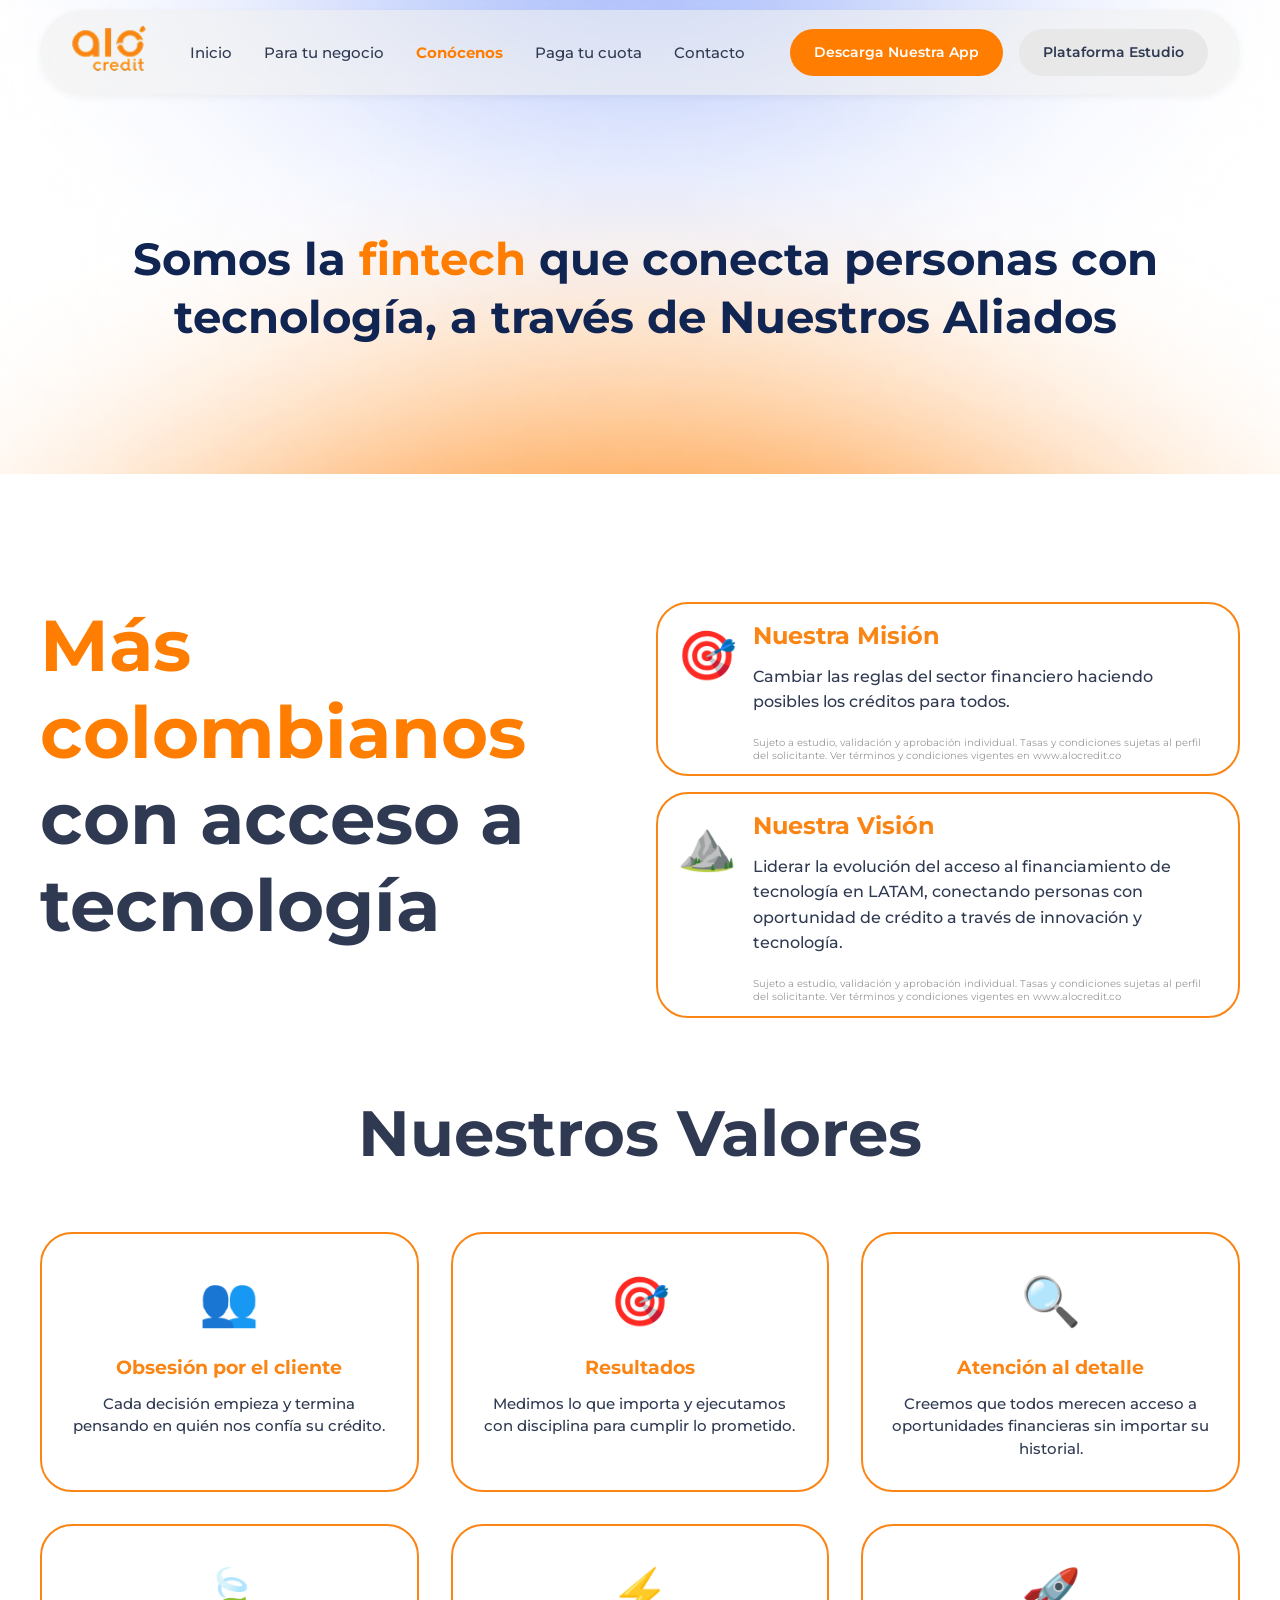
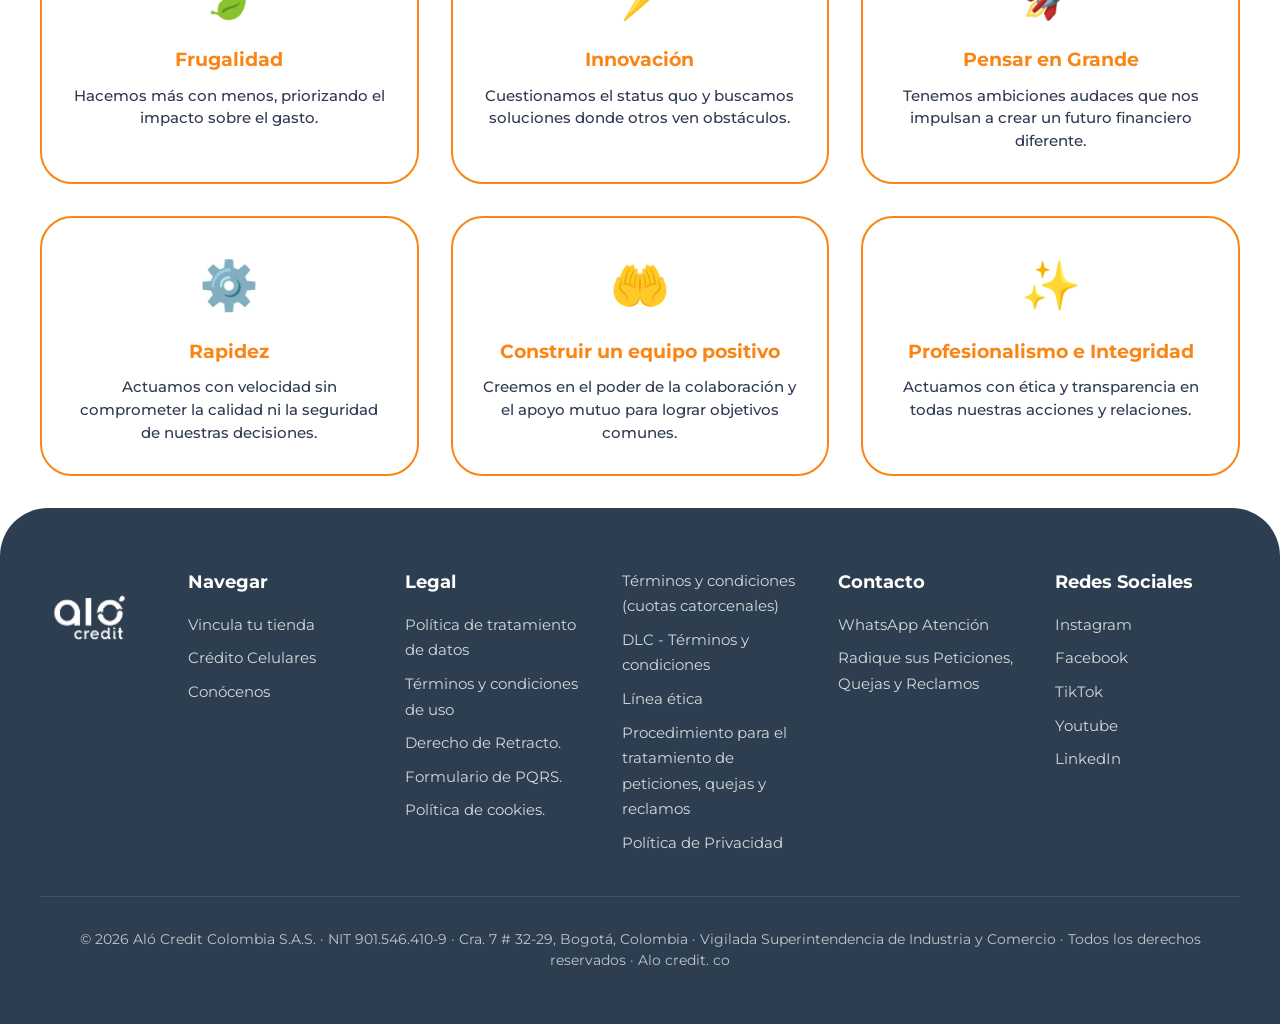
==== conocenos.html @ 18d0621c "Muchos más textos" ====
<!DOCTYPE html>
<html lang="es">

<head>
    <meta charset="UTF-8">
    <meta name="viewport" content="width=device-width, initial-scale=1.0">
    <title>Conócenos - Aló Credit Colombia</title>
    <link href="https://fonts.googleapis.com/css2?family=Montserrat:wght@300;400;500;600;700;800&display=swap"
        rel="stylesheet">
    <link rel="stylesheet" href="styles.css">
</head>

<body>
    <!-- Navigation Bar -->
    <nav class="navbar">
        <div class="navbar-content">
            <div class="navbar-logo">
                <a href="index" class="navbar-logo-link">
                    <img src="LogoNav.png" alt="Aló Credit" class="navbar-logo-img">
                </a>
            </div>
            <ul class="nav-links">
                <li><a href="index.html#inicio">Inicio</a></li>
                <li><a href="negocio.html">Para tu negocio</a></li>
                <li><a href="conocenos.html">Conócenos</a></li>
                <li><a href="paga.html">Paga tu cuota</a></li>
                <li><a href="contacto.html">Contacto</a></li>
            </ul>
            <div class="navbar-buttons">
                <a href="#" class="btn-navbar btn-navbar-primary">Descarga Nuestra App</a>
                <a href="#" class="btn-navbar btn-navbar-secondary">Plataforma Estudio</a>
            </div>
            <button class="hamburger-menu" id="hamburgerMenu">
                <span></span>
                <span></span>
                <span></span>
            </button>
        </div>
    </nav>

    <!-- Mobile Menu -->
    <div class="mobile-menu" id="mobileMenu">
        <ul class="mobile-nav-links">
            <li><a href="index.html#inicio">Inicio</a></li>
            <li><a href="negocio.html">Para tu negocio</a></li>
            <li><a href="conocenos.html">Conócenos</a></li>
            <li><a href="index.html#paga">Paga tu cuota</a></li>
            <li><a href="contacto.html">Contacto</a></li>
        </ul>
        <div class="mobile-buttons">
            <a href="#" class="btn-navbar btn-navbar-primary">Descarga Nuestra App</a>
            <a href="#" class="btn-navbar btn-navbar-secondary">Plataforma Estudio</a>
        </div>
    </div>

    <!-- Hero Section -->
    <section class="hero-conocenos-section">
        <div class="container">
            <div class="hero-content">
                <h1 class="hero-conocenos-title">Somos la <span class="orange-text">fintech</span> que conecta personas con tecnología, a través de Nuestros Aliados</h1>
            </div>
        </div>
    </section>

    <!-- Misión Section -->
    <section class="conocenos-mision-simple">
        <div class="container">
            <div class="mision-vision-grid">
                <div class="mision-vision-card" data-parallax="0.02">
                    <div class="mision-vision-icon">🎯</div>
                    <div>
                        <h3>Nuestra Misión</h3>
                        <p>Cambiar las reglas del sector financiero haciendo posibles los créditos para todos.</p>
                        <p class="mision-vision-disclaimer">Sujeto a estudio, validación y aprobación individual. Tasas y condiciones sujetas al perfil del solicitante. Ver términos y condiciones vigentes en www.alocredit.co</p>
                    </div>
                </div>
                <div class="mision-vision-card" data-parallax="0.02">
                    <div class="mision-vision-icon">⛰️</div>
                    <div>
                        <h3>Nuestra Visión</h3>
                        <p>Liderar la evolución del acceso al financiamiento de tecnología en LATAM, conectando personas con oportunidad de crédito a través de innovación y tecnología.</p>
                        <p class="mision-vision-disclaimer">Sujeto a estudio, validación y aprobación individual. Tasas y condiciones sujetas al perfil del solicitante. Ver términos y condiciones vigentes en www.alocredit.co</p>
                    </div>
                </div>
            </div>
            <h2><span class="orange-text">Más colombianos</span> con acceso a tecnología</h2>
        </div>
    </section>

    <!-- Nuestros Valores Section -->
    <section class="conocenos-valores">
        <div class="container">
            <h2>Nuestros Valores</h2>
            <div class="valores-grid">
                <div class="valor-card" data-parallax="0.015">
                    <div class="valor-icon">👥</div>
                    <h3>Obsesión por el cliente</h3>
                    <p>Cada decisión empieza y termina pensando en quién nos confía su crédito.</p>
                </div>
                <div class="valor-card" data-parallax="0.015">
                    <div class="valor-icon">🎯</div>
                    <h3>Resultados</h3>
                    <p>Medimos lo que importa y ejecutamos con disciplina para cumplir lo prometido.</p>
                </div>
                <div class="valor-card" data-parallax="0.015">
                    <div class="valor-icon">🔍</div>
                    <h3>Atención al detalle</h3>
                    <p>Creemos que todos merecen acceso a oportunidades financieras sin importar su historial.</p>
                </div>
                <div class="valor-card" data-parallax="0.015">
                    <div class="valor-icon">🍃</div>
                    <h3>Frugalidad</h3>
                    <p>Hacemos más con menos, priorizando el impacto sobre el gasto.</p>
                </div>
                <div class="valor-card" data-parallax="0.015">
                    <div class="valor-icon">⚡</div>
                    <h3>Innovación</h3>
                    <p>Cuestionamos el status quo y buscamos soluciones donde otros ven obstáculos.</p>
                </div>
                <div class="valor-card" data-parallax="0.015">
                    <div class="valor-icon">🚀</div>
                    <h3>Pensar en Grande</h3>
                    <p>Tenemos ambiciones audaces que nos impulsan a crear un futuro financiero diferente.</p>
                </div>
                <div class="valor-card" data-parallax="0.015">
                    <div class="valor-icon">⚙️</div>
                    <h3>Rapidez</h3>
                    <p>Actuamos con velocidad sin comprometer la calidad ni la seguridad de nuestras decisiones.</p>
                </div>
                <div class="valor-card" data-parallax="0.015">
                    <div class="valor-icon">🤲</div>
                    <h3>Construir un equipo positivo</h3>
                    <p>Creemos en el poder de la colaboración y el apoyo mutuo para lograr objetivos comunes.</p>
                </div>
                <div class="valor-card" data-parallax="0.015">
                    <div class="valor-icon">✨</div>
                    <h3>Profesionalismo e Integridad</h3>
                    <p>Actuamos con ética y transparencia en todas nuestras acciones y relaciones.</p>
                </div>
            </div>
        </div>
    </section>

    <!-- Footer -->
    <!-- Footer -->
    <footer class="footer">
        <div class="container">
            <div class="footer-top">
                <div class="footer-logo">
                    <img src="Logo footer1.png" alt="Aló Credit" class="footer-logo-img">
                </div>
                <div class="footer-links">
                    <div class="footer-section">
                        <h3>Navegar</h3>
                        <ul>
                            <li><a href="negocio.html#formulario">Vincula tu tienda</a></li>
                            <li><a href="index.html#proceso">Crédito Celulares</a></li>
                            <li><a href="conocenos.html">Conócenos</a></li>
                        </ul>
                    </div>

                    <div class="footer-section">
                        <h3>Legal</h3>
                        <ul>
                            <li><a href="politica.html">Política de tratamiento de datos</a></li>
                            <li><a href="terminos.html">Términos y condiciones de uso</a></li>
                            <li><a href="retracto.html">Derecho de Retracto.</a></li>
                            <li><a href="contacto.html">Formulario de PQRS.</a></li>
                            <li><a href="cookies.html">Política de cookies.</a></li>
                        </ul>
                    </div>

                    <div class="footer-section">
                        <ul>
                            <li><a href="terminos-cuotas.html">Términos y condiciones (cuotas catorcenales)</a></li>
                            <li><a href="dlc.html">DLC - Términos y condiciones</a></li>
                            <li><a href="#etica">Línea ética</a></li>
                            <li><a href="pqrs-procedimiento.html">Procedimiento para el tratamiento de peticiones, quejas y reclamos</a></li>
                            <li><a href="privacidad.html">Política de Privacidad</a></li>
                        </ul>
                    </div>

                    <div class="footer-section">
                        <h3>Contacto</h3>
                        <ul>
                            <li><a href="https://api.whatsapp.com/send/?phone=573243679591&text&type=phone_number&app_absent=0" target="_blank">WhatsApp Atención</a></li>
                            <li><a href="contacto.html">Radique sus Peticiones, Quejas y Reclamos</a></li>
                        </ul>
                    </div>

                    <div class="footer-section">
                        <h3>Redes Sociales</h3>
                        <ul>
                            <li><a href="https://www.instagram.com/alocreditcol" target="_blank">Instagram</a></li>
                            <li><a href="https://www.facebook.com/people/Al%C3%B3-Credit-Colombia/61578189384117/?rdid=NAInuY7lux11YVNs&share_url=https%3A%2F%2Fwww.facebook.com%2Fshare%2F1BWmMSH9h4%2F" target="_blank">Facebook</a></li>
                            <li><a href="https://www.tiktok.com/@alocreditco" target="_blank">TikTok</a></li>
                            <li><a href="https://www.youtube.com/channel/UCNp1XvaAcFgbTgi-TPwkvpQ" target="_blank">Youtube</a></li>
                            <li><a href="https://co.linkedin.com/company/alocredit" target="_blank">LinkedIn</a></li>
                        </ul>
                    </div>
                </div>
            </div>

            <div class="footer-bottom">
                <p>© 2026 Aló Credit Colombia S.A.S. · NIT 901.546.410-9 · Cra. 7 # 32-29, Bogotá, Colombia · Vigilada Superintendencia de Industria y Comercio · Todos los derechos reservados · Alo credit. co</p>
            </div>
        </div>
    </footer>

    <script>
        // Hamburger menu functionality
        const hamburgerMenu = document.getElementById('hamburgerMenu');
        const mobileMenu = document.getElementById('mobileMenu');
        const mobileNavLinks = document.querySelectorAll('.mobile-nav-links a');

        hamburgerMenu.addEventListener('click', () => {
            hamburgerMenu.classList.toggle('active');
            mobileMenu.classList.toggle('active');
        });

        // Close menu when a link is clicked
        mobileNavLinks.forEach(link => {
            link.addEventListener('click', () => {
                hamburgerMenu.classList.remove('active');
                mobileMenu.classList.remove('active');
            });
        });

        // Close menu when clicking outside
        document.addEventListener('click', (event) => {
            const isClickInsideNav = event.target.closest('.navbar') || event.target.closest('.mobile-menu');
            if (!isClickInsideNav && mobileMenu.classList.contains('active')) {
                hamburgerMenu.classList.remove('active');
                mobileMenu.classList.remove('active');
            }
        });

        // Active nav link indicator
        function setActiveNavLink() {
            const currentPage = window.location.pathname.split('/').pop() || 'index.html';
            const navLinks = document.querySelectorAll('.nav-links a, .mobile-nav-links a');

            navLinks.forEach(link => {
                link.classList.remove('nav-active');
                const href = link.getAttribute('href');
                const linkPage = href.split('/').pop();

                if ((currentPage === '' || currentPage === 'index.html') && (href === '#inicio' || href === 'index.html#inicio')) {
                    link.classList.add('nav-active');
                } else if (linkPage === currentPage) {
                    link.classList.add('nav-active');
                }
            });
        }

        setActiveNavLink();
        window.addEventListener('hashchange', setActiveNavLink);

        // Parallax effect
        const parallaxElements = document.querySelectorAll('[data-parallax]');

        window.addEventListener('scroll', () => {
            const scrollY = window.scrollY;

            parallaxElements.forEach(element => {
                const speed = element.getAttribute('data-parallax') || 0.5;
                const offset = -scrollY * speed;
                element.style.transform = `translateY(${offset}px)`;
            });
        });
    </script>
</body>

</html>
---- styles.css ----
* {
    margin: 0;
    padding: 0;
}

html, body {
    width: 100%;
    overflow-x: hidden;
}

:root {
    --primary-color: #FFFFFF;
    --secondary-color: #003B5C;
    --accent-color: #FA8514;
    --light-bg: #FFFFFF;
    --text-dark: #2F3A52;
    --text-light: #666666;
    --border-color: #E0E0E0;
    --white: #FFFFFF;
    --gradient-angle: 135deg;
    --gradient-influence: 0;
}

html {
    scroll-behavior: smooth;
}

body {
    font-family: 'Montserrat', sans-serif;
    color: var(--text-dark);
    line-height: 1.6;
    background-color: var(--white);
    padding-top: 0;
    cursor: auto;
}

/* Mouse cursor icon */
.mouse-light {
    position: fixed;
    width: 30px;
    height: 40px;
    background: transparent;
    pointer-events: none;
    z-index: 999;
    transform: translate(-5px, -5px);
    display: flex;
    align-items: center;
    justify-content: center;
    font-size: 24px;
    cursor: auto;
    display: none;
}

.container {
    max-width: 1400px;
    margin: 0 auto;
    padding: 0 40px;
}

@media (max-width: 1024px) {
    .container {
        padding: 0 30px;
    }
}

@media (max-width: 768px) {
    .container {
        padding: 0 20px;
    }
}

@media (max-width: 640px) {
    .container {
        padding: 0 15px;
    }
}

/* Navigation */
.navbar {
    background-color: rgba(240, 240, 240, 0.6);
    box-shadow: 0 2px 8px rgba(0, 0, 0, 0.05);
    position: fixed;
    top: 10px;
    left: 50%;
    transform: translateX(-50%);
    z-index: 1000;
    width: calc(100% - 2rem);
    max-width: 1200px;
    backdrop-filter: blur(10px);
    border-radius: 50px;
    overflow: visible;
    margin-bottom: 20px;
}

.navbar-content {
    display: flex;
    justify-content: space-between;
    align-items: center;
    padding: 1rem 2rem;
    gap: 2rem;
}

.navbar-logo {
    display: flex;
    align-items: center;
    flex-shrink: 0;
}

.navbar-logo-img {
    height: 45px;
    width: auto;
}

.nav-links {
    display: flex;
    list-style: none;
    gap: 2rem;
    flex: 1;
    justify-content: center;
}

.nav-links a {
    text-decoration: none;
    color: var(--text-dark);
    font-weight: 500;
    font-size: 0.95rem;
    transition: color 0.3s ease;
}

.nav-links a:hover {
    color: #FF7D00;
}

.nav-links a.nav-active {
    color: #FF7D00;
    font-weight: 700;
}

.navbar-buttons {
    display: flex;
    gap: 1rem;
    flex-shrink: 0;
}

.btn-navbar {
    padding: 0.75rem 1.5rem;
    border: none;
    border-radius: 50px;
    font-size: 0.9rem;
    font-weight: 600;
    cursor: pointer;
    transition: all 0.3s ease;
    white-space: nowrap;
    text-decoration: none;
}

.btn-navbar-primary {
    background-color: #FF7D00;
    color: var(--white);
}

.btn-navbar-primary:hover {
    background-color: #E66D00;
    transform: translateY(-2px);
    box-shadow: 0 4px 12px rgba(255, 125, 0, 0.3);
}

.btn-navbar-secondary {
    background-color: #E8E8E8;
    color: var(--text-dark);
}

.btn-navbar-secondary:hover {
    background-color: #D0D0D0;
    transform: translateY(-2px);
    box-shadow: 0 4px 12px rgba(0, 0, 0, 0.1);
}

/* Hamburger Menu */
.hamburger-menu {
    display: none;
    flex-direction: column;
    background: none;
    border: none;
    cursor: pointer;
    gap: 6px;
    flex-shrink: 0;
    z-index: 1001;
    position: absolute;
    top: 50%;
    right: 2rem;
    transform: translateY(-50%);
    padding-left: 1rem;
}

.hamburger-menu span {
    width: 25px;
    height: 3px;
    background-color: var(--text-dark);
    border-radius: 2px;
    transition: all 0.3s ease;
}

.hamburger-menu.active span:nth-child(1) {
    transform: rotate(45deg) translate(10px, 10px);
}

.hamburger-menu.active span:nth-child(2) {
    opacity: 0;
}

.hamburger-menu.active span:nth-child(3) {
    transform: rotate(-45deg) translate(7px, -7px);
}

/* Mobile Menu */
.mobile-menu {
    display: none;
    position: fixed;
    top: 80px;
    left: 50%;
    transform: translateX(-50%) scaleY(0);
    transform-origin: top;
    width: calc(100% - 2rem);
    max-width: 1200px;
    background-color: rgba(240, 240, 240, 0.95);
    backdrop-filter: blur(10px);
    border-radius: 0 0 20px 20px;
    padding: 1.5rem;
    z-index: 999;
    box-shadow: 0 4px 12px rgba(0, 0, 0, 0.1);
    transition: transform 0.3s ease;
}

.mobile-menu.active {
    display: flex;
    flex-direction: column;
    gap: 1rem;
    transform: translateX(-50%) scaleY(1);
}

.mobile-nav-links {
    display: flex;
    flex-direction: column;
    list-style: none;
    gap: 1rem;
    margin: 0;
    padding: 0;
}

.mobile-nav-links li {
    margin: 0;
}

.mobile-nav-links a {
    text-decoration: none;
    color: var(--text-dark);
    font-weight: 500;
    font-size: 0.95rem;
    transition: color 0.3s ease;
    display: block;
    padding: 0.75rem 0.5rem;
}

.mobile-nav-links a:hover {
    color: #FF7D00;
}

.mobile-buttons {
    display: flex;
    flex-direction: column;
    gap: 0.75rem;
    align-items: center;
}

.mobile-buttons .btn-navbar {
    text-align: center;
    padding: 0.75rem 1.5rem;
    font-size: 1rem;
    white-space: nowrap;
    word-wrap: break-word;
    overflow-wrap: break-word;
    min-width: 0;
    text-decoration: none;
}

@media (max-width: 600px) {
    .mobile-buttons .btn-navbar {
        padding: 0.75rem 1.2rem;
        font-size: 0.95rem;
    }
}

@media (max-width: 480px) {
    .mobile-buttons .btn-navbar {
        padding: 0.7rem 1rem;
        font-size: 0.9rem;
    }
}

/* Hero Section - Base */
.hero {
    padding: 200px 0 150px 0;
    background: url('Degradado fondo1.png') no-repeat center/cover;
    position: relative;
    overflow: hidden;
}

.hero-centered {
    padding: 200px 0 150px 0;
}

/* Hero Section - Index */
.hero-index-section {
    padding: 200px 30px 40px 0;
    background: url('Degradado fondo1.png') no-repeat center -15px/100% 100%;
    position: relative;
    overflow: hidden;
}

.hero-index-section .container {
    display: grid;
    grid-template-columns: 1fr 1fr;
    gap: 3rem;
    align-items: center;
    padding-left: 120px;
    padding-right: 120px;
}

@media (min-width: 1067px) {
    .hero-index-section {
        padding: 250px 30px 40px 0;
    }
}

.hero-disclaimer {
    text-align: center;
    padding: 0.3rem 0 0 0;
    max-width: 100%;
    margin: 0;
    width: 100%;
}

.hero-index-section .hero-disclaimer {
    grid-column: 1 / -1;
    margin-top: 3rem;
}

.hero-negocio-section .hero-disclaimer {
    position: absolute;
    bottom: 20px;
    left: 0;
    right: 0;
    width: 100%;
    margin-top: 0;
    z-index: 10;
}

.hero-disclaimer p {
    font-size: 0.75rem;
    color: #000000;
    line-height: 1.5;
    margin: 0;
}

.hero-disclaimer-small {
    text-align: center;
    font-size: 0.7rem;
    color: #999;
    line-height: 1.4;
    margin: 0.2rem 0 0 0;
    max-width: 100%;
    width: 100%;
}

.por-que-disclaimer {
    text-align: center;
    padding: 0;
    margin: 10px 0 35px 0;
    width: 100%;
}

.por-que-disclaimer p {
    font-size: 0.75rem;
    color: #000000;
    line-height: 1.5;
    margin: 0;
}

.process-disclaimer {
    text-align: center;
    padding: 0;
    margin: 20px 0 0 0;
    width: 100%;
}

.process-disclaimer p {
    font-size: 0.75rem;
    color: #000000;
    line-height: 1.5;
    margin: 0;
}

/* Hero Section - Conocenos */
.hero-conocenos-section {
    padding: 250px 0 150px 0;
    background: url('Degradado fondo1.png') no-repeat center/cover;
    position: relative;
    overflow: hidden;
}

.hero-conocenos-section .container {
    display: grid;
    grid-template-columns: 1fr;
    padding-right: 30px;
    display: flex;
    justify-content: center;
    align-items: center;
    text-align: center;
}

@media (min-width: 1067px) {
    .hero-conocenos-section {
        padding: 230px 0 120px 0;
    }
}

@media (max-width: 768px) {
    .hero-conocenos-section {
        padding: 150px 20px 150px 20px;
    }
}

@media (max-width: 480px) {
    .hero-conocenos-section {
        padding: 150px 15px 150px 15px;
    }
}

.hero-conocenos-section .hero-conocenos-title {
    max-width: 100%;
}

/* Hero Section - Paga */
.hero-paga-section {
    padding: 100px 0 40px 0;
    background: url('Degradado fondo1.png') no-repeat center/cover;
    position: relative;
    overflow: hidden;
}

.hero-paga-section .container {
    display: grid;
    grid-template-columns: 1fr;
    padding-right: 30px;
    display: flex;
    justify-content: center;
    align-items: center;
    text-align: center;
}

@media (min-width: 1067px) {
    .hero-paga-section {
        padding: 100px 0 40px 0;
    }
}

@media (max-width: 768px) {
    .hero-paga-section {
        padding: 150px 20px 150px 20px;
    }
}

@media (max-width: 480px) {
    .hero-paga-section {
        padding: 150px 15px 150px 15px;
    }
}

.hero-paga-section .hero-paga-title {
    max-width: 100%;
}

@media (max-width: 768px) {
    .hero-conocenos-title {
        font-size: 2.2rem;
        max-width: 100%;
        margin-left: auto;
        margin-right: auto;
    }
}

@media (max-width: 480px) {
    .hero-conocenos-title {
        font-size: 1.8rem;
    }
}

@media (max-width: 768px) {
    .hero-paga-title {
        font-size: 2.2rem;
        max-width: 100%;
        margin-left: auto;
        margin-right: auto;
    }
}

@media (max-width: 480px) {
    .hero-paga-title {
        font-size: 1.8rem;
    }
}

.hero-content-centered {
    text-align: center;
    display: flex;
    justify-content: center;
    align-items: center;
    flex-direction: column;
    margin-top: 2rem;
}

.hero-title-single-line {
    white-space: normal;
}

@media (max-width: 1024px) {
    .hero-title-single-line {
        font-size: 36px;
    }

    .hero-disclaimer {
        font-size: 1rem;
    }
}

@media (max-width: 768px) {
    .hero-title-single-line {
        font-size: 28px;
    }

    .hero-disclaimer {
        font-size: 0.95rem;
    }

    .hero-centered {
        padding: 150px 20px 150px 20px;
    }
}

@media (max-width: 768px) {
    .hero-index-section .container {
        grid-template-columns: 1fr;
        padding-left: 20px;
        padding-right: 20px;
        gap: 2rem;
    }
}

@media (max-width: 480px) {
    .hero-title-single-line {
        font-size: 22px;
    }

    .hero-disclaimer {
        font-size: 0.85rem;
    }

    .hero-centered {
        padding: 150px 15px 150px 15px;
    }

    .hero-content-centered {
        margin-top: 0;
    }

    .hero-index-section {
        padding: 150px 15px 100px 15px;
    }

    .hero-index-section .container {
        padding-left: 10px;
        padding-right: 10px;
    }
}

.hero-disclaimer {
    font-size: 1.2rem;
    color: #666666;
    margin-top: 0.5rem;
    font-weight: 400;
}

.disclaimer-highlight {
    color: #FA8514;
    font-weight: 700;
}

/* Payment Methods Section */
.paga-metodos {
    padding: 50px 30px;
}

.paga-metodos-1 {
    padding: 50px 30px 0 30px;
    background-color: #F9F9F9;
}

.paga-metodos-2 {
    background-color: #F9F9F9;
}

.paga-metodos-2 .metodos-grid {
    display: flex;
    flex-wrap: wrap;
    gap: 2rem;
    justify-content: center;
    align-items: flex-start;
}

.paga-metodos-1 .metodos-grid {
    display: grid;
    grid-template-columns: repeat(2, 1fr);
    gap: 1.5rem;
    max-width: 700px;
    margin: 0 auto;
}

.paga-metodos-1 .card-app-alo {
    grid-column: 1;
    grid-row: 1;
}

.paga-metodos-1 .card-pse {
    grid-column: 2;
    grid-row: 1;
}

@media (max-width: 768px) {
    .paga-metodos-1 {
        padding: 40px 20px 0 20px;
    }

    .paga-metodos-1 .metodos-grid {
        grid-template-columns: 1fr;
        gap: 1.5rem;
        max-width: 289.734px;
        margin: 0 auto;
    }

    .paga-metodos-1 .card-app-alo,
    .paga-metodos-1 .card-pse {
        grid-column: 1;
        grid-row: auto;
        min-height: 140px;
        width: 100%;
        max-width: 289.734px;
    }
}

@media (max-width: 600px) {
    .paga-metodos-1 .metodos-grid {
        gap: 1.2rem;
    }
}

@media (max-width: 480px) {
    .paga-metodos-1 {
        padding: 30px 16px 0 16px;
    }

    .paga-metodos-1 .metodos-grid {
        grid-template-columns: 1fr;
        gap: 1rem;
    }

    .paga-metodos-1 .card-app-alo {
        grid-column: 1;
        grid-row: auto;
        order: 1;
        min-height: 120px;
        border-radius: 1rem;
        padding: 1rem 0.8rem;
    }

    .paga-metodos-1 .card-pse {
        grid-column: 1;
        grid-row: auto;
        order: 2;
        min-height: 120px;
        border-radius: 1rem;
        padding: 1rem 0.8rem;
    }

    .paga-metodos-1 .card-app-alo h3,
    .paga-metodos-1 .card-pse h3 {
        font-size: 0.95rem;
        margin-bottom: 0.4rem;
    }

    .paga-metodos-1 .card-app-alo p,
    .paga-metodos-1 .card-pse p {
        font-size: 0.8rem;
    }
}



.metodos-grid {
    display: grid;
    grid-template-columns: repeat(3, 1fr);
    gap: 1.5rem;
    max-width: 1000px;
    margin: 0 auto 0 auto;
}

.paga-title-secondary {
    text-align: center;
    font-size: 1.3rem;
    font-weight: 700;
    color: #1A1A1A;
    grid-column: 1 / 4;
    grid-row: 2;
    margin: 0.5rem 0 0 0;
    align-self: center;
}

/* Base styles for all payment method cards */
.card-app-alo,
.card-pse,
.card-bancolombia,
.card-efecty,
.card-puntored {
    background-color: #FFFFFF;
    border-radius: 1.2rem;
    padding: 1rem 0.8rem;
    text-align: center;
    box-shadow: 0 2px 12px rgba(0, 0, 0, 0.08);
    transition: all 0.3s ease;
    border: 1px solid #F0F0F0;
    cursor: pointer;
    display: flex;
    flex-direction: column;
    justify-content: center;
    align-items: center;
    width: 100%;
    max-width: 289.734px;
    height: 140px;
}

.card-app-alo:hover,
.card-pse:hover,
.card-bancolombia:hover,
.card-efecty:hover,
.card-puntored:hover {
    transform: translateY(-8px) scale(1.02);
    box-shadow: 0 12px 28px rgba(0, 0, 0, 0.15);
    border-color: #FA8514;
}

/* Grid positioning for each card */
.card-app-alo {
    grid-column: 1;
    grid-row: 1;
}

.card-pse {
    grid-column: 2;
    grid-row: 1;
}

.paga-metodos-2 .card-bancolombia,
.paga-metodos-2 .card-efecty,
.paga-metodos-2 .card-puntored {
    flex: 0 0 auto;
    width: 280px;
}

.paga-metodos-1 .card-bancolombia {
    grid-column: 1;
    grid-row: 3;
}

.paga-metodos-1 .card-efecty {
    grid-column: 2;
    grid-row: 3;
}

.paga-metodos-1 .card-puntored {
    grid-column: 3;
    grid-row: 3;
}

.card-bancolombia h3 {
    font-size: 1.1rem;
    font-weight: 600;
    color: #000000;
}

/* Common styles for all cards */
.metodo-logo {
    height: 50px;
    display: flex;
    align-items: center;
    justify-content: center;
    margin-bottom: 0.3rem;
}

.metodo-img {
    max-height: 50px;
    max-width: 100%;
    object-fit: contain;
}

.card-app-alo h3,
.card-pse h3,
.card-efecty h3,
.card-puntored h3 {
    font-size: 1rem;
    color: #1A1A1A;
    margin-bottom: 0.3rem;
    font-weight: 600;
    line-height: 1.2;
}

.card-app-alo p,
.card-pse p,
.card-bancolombia p,
.card-efecty p,
.card-puntored p {
    font-size: 0.8rem;
    color: #333333;
    line-height: 1.3;
    font-weight: 600;
}

.badge-recomendado {
    position: absolute;
    top: -10px;
    left: 50%;
    transform: translateX(-50%);
    background-color: #FA8514;
    color: #FFFFFF;
    padding: 0.25rem 0.75rem;
    border-radius: 1rem;
    font-size: 0.7rem;
    font-weight: 700;
    letter-spacing: 0.05em;
    box-shadow: 0 4px 12px rgba(250, 133, 20, 0.3);
}

.card-pse-recomendado {
    position: relative;
}

.card-puntored-recomendado {
    position: relative;
}

@media (max-width: 1024px) {
    .metodos-grid {
        grid-template-columns: repeat(3, 1fr);
        gap: 1.5rem;
    }

    .card-app-alo {
        grid-column: 1;
        grid-row: 1;
    }

    .card-pse {
        grid-column: 2;
        grid-row: 1;
    }

    .card-bancolombia {
        grid-column: 1;
        grid-row: 3;
        min-height: 140px;
        display: flex;
        flex-direction: column;
        justify-content: center;
        align-items: center;
    }

    .card-efecty {
        grid-column: 2;
        grid-row: 3;
    }

    .card-puntored {
        grid-column: 3;
        grid-row: 3;
    }

    .card-app-alo,
    .card-pse,
    .card-efecty,
    .card-puntored {
        width: 100%;
        max-width: 289.734px;
        min-height: 140px;
    }
}

@media (max-width: 768px) {
    .paga-metodos-2 {
        padding: 40px 20px 0 20px;
    }

    .paga-metodos-1 .metodos-grid {
        grid-template-columns: 1fr;
        gap: 1.5rem;
        max-width: 289.734px;
        margin: 0 auto;
    }

    .paga-metodos-2 .metodos-grid {
        grid-template-columns: 1fr;
        gap: 1.5rem;
        max-width: 289.734px;
        margin: 0 auto;
    }

    .card-app-alo,
    .card-pse,
    .card-bancolombia,
    .card-efecty,
    .card-puntored {
        width: 100%;
        max-width: 289.734px;
        padding: 1rem 0.8rem;
        min-height: 140px;
        grid-column: 1 !important;
        grid-row: auto !important;
    }

    .card-bancolombia {
        padding: 1rem 0.8rem;
    }

    .card-app-alo h3,
    .card-pse h3,
    .card-bancolombia h3,
    .card-efecty h3,
    .card-puntored h3 {
        font-size: 1rem;
    }

    .card-bancolombia h3 {
        font-size: 1.1rem;
    }
}

@media (max-width: 480px) {
    .paga-metodos-2 {
        padding: 30px 16px;
    }

    .metodos-grid {
        grid-template-columns: 1fr;
        gap: 1rem;
    }

    .card-app-alo {
        grid-column: 1;
        grid-row: auto;
        order: 1;
    }

    .card-pse {
        grid-column: 1;
        grid-row: auto;
        order: 2;
    }

    .paga-title-secondary {
        grid-column: 1;
        grid-row: auto;
        margin: 0 0 1rem 0;
        order: 3;
    }

    .card-bancolombia {
        grid-column: 1;
        grid-row: auto;
        padding: 1rem 0.8rem;
        border-radius: 1rem;
        min-height: 120px;
        order: 4;
    }

    .card-efecty {
        grid-column: 1;
        grid-row: auto;
        order: 5;
    }

    .card-puntored {
        grid-column: 1;
        grid-row: auto;
        order: 6;
    }

    .card-app-alo,
    .card-pse,
    .card-bancolombia,
    .card-efecty,
    .card-puntored {
        width: 100%;
        max-width: 289.734px;
        padding: 1rem 0.8rem;
        border-radius: 1rem;
        min-height: 140px;
    }

    .card-app-alo h3,
    .card-pse h3,
    .card-bancolombia h3,
    .card-efecty h3,
    .card-puntored h3 {
        font-size: 0.95rem;
        margin-bottom: 0.4rem;
    }

    .card-bancolombia h3 {
        font-size: 1rem;
        margin-top: 0;
    }

    .card-app-alo p,
    .card-pse p,
    .card-bancolombia p,
    .card-efecty p,
    .card-puntored p {
        font-size: 0.8rem;
    }

    .metodo-logo {
        height: 45px;
        margin-bottom: 0.2rem;
    }

    .metodo-img {
        max-height: 45px;
    }

    .badge-recomendado {
        top: -8px;
        padding: 0.2rem 0.6rem;
        font-size: 0.65rem;
    }
}

.hero-index-title {
    font-size: 45px;
    font-weight: 800;
    color: #102552;
    margin-bottom: 0.5rem;
    line-height: 1.3;
    max-width: 600px;
}

.hero-conocenos-title {
    font-size: 2.8rem;
    font-weight: 700;
    color: #102552;
    margin-bottom: 0.5rem;
    line-height: 1.3;
    max-width: 600px;
}

.hero-paga-title {
    font-size: 2.8rem;
    font-weight: 700;
    color: #102552;
    margin-bottom: 0.3rem;
    line-height: 1.3;
    max-width: 600px;
}

.blue-text {
    color: #102552;
    transition: color 0.4s ease;
}

.italic-text {
    font-weight: 300;
    font-style: italic;
}

.orange-text {
    color: #FF7D00;
    transition: color 0.4s ease;
}

.hero-title:hover .orange-text {
    color: #102552;
}

.hero-title:hover .blue-text {
    color: #FF7D00;
}

.blue-text-italic {
    color: #102552;
    transition: color 0.4s ease;
    font-weight: 300;
    font-style: italic;
}

.hero-title:hover .blue-text-italic {
    color: #FF7D00;
}

.hero-subtitle {
    font-size: 1.15rem;
    color: var(--text-light);
    margin-bottom: 2rem;
    line-height: 1.7;
}

.hero-description {
    font-size: 1rem;
    color: var(--text-light);
    margin-bottom: 2rem;
    line-height: 1.7;
}

.fintech-animated {
    background: linear-gradient(90deg, #003B5C, #FA8514, #003B5C);
    background-size: 200% 100%;
    -webkit-background-clip: text;
    -webkit-text-fill-color: transparent;
    background-clip: text;
    font-weight: 700;
    font-size: 1.2rem;
    animation: fintechColorShift 3s ease-in-out infinite;
}

@keyframes fintechColorShift {
    0% {
        background-position: 0% center;
        -webkit-text-fill-color: transparent;
    }
    25% {
        background-position: 33% center;
        -webkit-text-fill-color: transparent;
    }
    50% {
        background-position: 66% center;
        -webkit-text-fill-color: transparent;
    }
    75% {
        background-position: 100% center;
        -webkit-text-fill-color: transparent;
    }
    100% {
        background-position: 0% center;
        -webkit-text-fill-color: transparent;
    }
}

@keyframes float {
    0%, 100% {
        transform: translateY(0px);
    }
    50% {
        transform: translateY(-20px);
    }
}

@keyframes float-phone {
    0%, 100% {
        transform: translateY(0px);
    }
    50% {
        transform: translateY(-15px);
    }
}

@keyframes levitate {
    0%, 100% {
        transform: translateY(-10px);
    }
    50% {
        transform: translateY(-30px);
    }
}

.hero-image {
    position: relative;
    display: flex;
    align-items: center;
    justify-content: center;
}

.hero-img {
    position: absolute;
    width: 100%;
    height: auto;
    border-radius: 12px;
    object-fit: cover;
    object-position: left 20%;
    min-width: 490px;
    min-height: 333px;
}

.hero-img-levitate {
    animation: levitate 3s ease-in-out infinite;
    min-width: 490px;
    min-height: 333px;
}

.image-placeholder {
    width: 100%;
    height: 400px;
    background: linear-gradient(var(--gradient-angle), #E0EFFF, #D0E8FF);
    border-radius: 12px;
    display: flex;
    align-items: center;
    justify-content: center;
    font-weight: 600;
    color: var(--text-light);
    font-size: 1.1rem;
    transition: background 0.1s ease-out, filter 0.1s ease-out;
}

/* Buttons */
.btn {
    padding: 12px 32px;
    border: none;
    border-radius: 8px;
    font-family: 'Montserrat', sans-serif;
    font-weight: 600;
    cursor: pointer;
    transition: all 0.3s ease;
    font-size: 1rem;
}

.btn-primary {
    background-color: var(--primary-color);
    color: var(--white);
}

.btn-primary:hover {
    background-color: #0096C7;
    transform: translateY(-2px);
    box-shadow: 0 8px 16px rgba(0, 168, 232, 0.3);
}

.btn-large {
    padding: 16px 48px;
    font-size: 1.1rem;
}

.btn-hero {
    padding: 10px 24px !important;
    font-size: 0.9rem !important;
    gap: 0.3rem !important;
    background-color: #FA8514 !important;
    color: white !important;
    border-radius: 50px !important;
}

.btn-hero:hover {
    background-color: #E6751A;
    transform: translateY(-2px);
    box-shadow: 0 8px 16px rgba(250, 133, 20, 0.3);
}

.arrow {
    color: var(--white);
    font-size: 1.2rem;
    display: inline-block;
    animation: arrowMove 2s ease-in-out infinite;
}

/* Section Titles */
.section-title {
    font-size: 2.5rem;
    font-weight: 700;
    color: var(--secondary-color);
    text-align: center;
    margin-bottom: 3rem;
}

.section-title-orange {
    font-size: 2.5rem;
    font-weight: 700;
    color: #FF7D00;
    text-align: center;
    margin-bottom: 0.5rem;
    letter-spacing: 9%;
}

.section-subtitle {
    font-size: 47px;
    font-weight: 600;
    color: #102552;
    text-align: center;
    margin-bottom: 10px;
    line-height: 1.3;
    max-width: 800px;
    margin-left: auto;
    margin-right: auto;
}

/* Process Section */
.proceso {
    padding: 80px 0 80px 0;
    background-color: var(--light-bg);
    position: relative;
}

.steps-grid {
    display: grid;
    grid-template-columns: repeat(3, 1fr);
    gap: 2rem;
    position: relative;
    z-index: 2;
    max-width: 1150px;
    margin: 3rem auto 0;
}

@media (max-width: 1024px) {
    .steps-grid {
        grid-template-columns: repeat(2, 1fr);
        max-width: 800px;
    }
}

@media (max-width: 768px) {
    .steps-grid {
        grid-template-columns: 1fr;
        max-width: 100%;
        gap: 1.5rem;
    }
}


.alo-card {
    background-color: var(--white);
    border-radius: 12px;
    box-shadow: 0 4px 12px rgba(0, 0, 0, 0.08);
    transition: transform 0.3s ease, box-shadow 0.3s ease;
    overflow: hidden;
}

.alo-card:hover {
    transform: translateY(-8px);
    box-shadow: 0 12px 24px rgba(250, 133, 20, 0.25);
    border-top: 4px solid #FA8514;
}

.alo-card-image {
    background: linear-gradient(var(--gradient-angle), #FFD9B8 0%, #FFE5CC 100%);
    padding: 2.5rem 2rem;
    text-align: center;
    min-height: 200px;
    display: flex;
    align-items: center;
    justify-content: center;
    position: relative;
    overflow: hidden;
    transition: background 0.1s ease-out;
    border: 5px solid #FFFFFF;
    border-radius: 12px;
}

.alo-card-image::before {
    content: '';
    position: absolute;
    top: -50%;
    left: -50%;
    width: 200%;
    height: 200%;
    background: linear-gradient(
        0deg,
        transparent,
        transparent 30%,
        rgba(255, 255, 255, 0.3)
    );
    transform: rotate(-45deg);
    transition: all 0.5s ease;
    opacity: 0;
    z-index: 1;
}

.alo-card:hover .alo-card-image::before {
    opacity: 1;
    transform: rotate(-45deg) translateY(100%);
}

.step-number {
    font-size: 2.5rem;
    font-weight: 800;
    color: var(--primary-color);
    margin-bottom: 0.5rem;
    display: none;
}

.step-icon {
    font-size: 4rem;
    margin-bottom: 0;
}

.alo-card-img {
    max-width: 150px;
    height: auto;
    object-fit: contain;
}

.alo-card-content {
    padding: 2rem;
    text-align: left;
}

.alo-card h3 {
    font-size: 1.15rem;
    font-weight: 700;
    color: var(--secondary-color);
    margin-bottom: 0.75rem;
    text-transform: uppercase;
    letter-spacing: 0.5px;
}

.alo-card p {
    font-size: 0.95rem;
    color: var(--text-light);
    line-height: 1.6;
}

.process-block {
    display: grid;
    grid-template-columns: 1fr 1.2fr;
    gap: 4rem;
    align-items: start;
    margin-top: 3rem;
    padding: 3rem 15px;
    background:
        linear-gradient(90deg, rgba(255, 255, 255, 1) 0%, rgba(255, 255, 255, 0.5) 20%, rgba(255, 255, 255, 0.5) 80%, rgba(255, 255, 255, 1) 100%),
        url('Fondo3.2.png') no-repeat center/cover;
    border-radius: 2rem;
}

.process-left h2 {
    font-size: 3.5rem;
    font-weight: 800;
    color: var(--secondary-color);
    line-height: 1.2;
    margin-bottom: 1.5rem;
}

.process-orange {
    color: #FF7D00;
}

.process-large {
    font-size: 96px;
}

.process-subtitle {
    font-size: 48px;
    font-weight: 600;
    display: block;
}

.typewriter {
    overflow: hidden;
    white-space: nowrap;
    width: 0;
    display: inline-block;
}

.typewriter.animated {
    animation: typing 1.5s steps(20, end) forwards;
}

@keyframes typing {
    from {
        width: 0;
    }
    to {
        width: 100%;
    }
}

@media (max-width: 768px) {
    .typewriter.animated {
        animation: typing 1.2s steps(20, end) forwards;
    }
}

.process-left p {
    font-size: 1rem;
    color: var(--text-light);
    line-height: 1.7;
}

.process-right {
    display: flex;
    flex-direction: column;
    gap: 1.5rem;
}

.process-step {
    display: grid;
    grid-template-columns: auto auto 1fr;
    gap: 1.5rem;
    padding: 1.5rem;
    border: 1px solid var(--border-color);
    border-radius: 12px;
    background-color: var(--white);
    align-items: start;
    transition: all 0.3s ease;
    min-width: 0;
}

.process-step:hover {
    border-color: #FF7D00;
    box-shadow: 0 4px 12px rgba(255, 125, 0, 0.2);
}

.process-step-number {
    font-size: 1.5rem;
    font-weight: 700;
    color: #FF7D00;
    grid-column: 1;
    grid-row: 1 / 3;
    min-width: 2rem;
}

.process-step-icon {
    font-size: 1.8rem;
    grid-column: 2;
    grid-row: 1 / 3;
    min-width: 2rem;
}

.process-step-content {
    grid-column: 3;
    grid-row: 1 / 3;
    min-width: 0;
    word-wrap: break-word;
}

.process-step h3 {
    font-size: 1rem;
    font-weight: 700;
    color: var(--text-dark);
    margin-bottom: 0.5rem;
}

.process-step p {
    font-size: 0.9rem;
    color: var(--text-light);
    line-height: 1.6;
}

.app-block {
    display: grid;
    grid-template-columns: 1.5fr 1.5fr 1fr;
    gap: 0.3rem;
    margin: 5rem auto 0;
    padding: 5rem 0.5rem 3rem 0.5rem;
    width: fit-content;
    background: url('Degradado bloque4.png') no-repeat center/cover;
    border-radius: 20px;
    align-items: center;
}

.app-block-left {
    display: flex;
    flex-direction: column;
    gap: 2rem;
    color: var(--white);
    justify-content: center;
    align-items: center;
    text-align: center;
}

.app-block-left h2 {
    font-size: 40px;
    font-weight: 700;
    color: #102552;
    line-height: 1.4;
}

.app-orange {
    color: #FF7D00;
}

.qr-code {
    width: 180px;
    height: 180px;
    min-width: 180px;
    min-height: 180px;
    transition: all 0.3s ease;
    cursor: pointer;
    display: inline-block;
    text-decoration: none;
    flex-shrink: 0;
}

.qr-code:hover {
    filter: drop-shadow(0 0 8px #FF7D00);
    transform: scale(1.02);
}

.qr-img {
    width: 100%;
    height: 100%;
    object-fit: contain;
}

.app-block-center {
    display: flex;
    justify-content: center;
    align-items: center;
    width: 100%;
    max-width: 280px;
    margin: 0 auto;
}

.phone-mockup {
    width: 100%;
    max-width: 250px;
    display: flex;
    justify-content: center;
    align-items: center;
    animation: float-phone 3s ease-in-out infinite;
}

.phone-img {
    width: 100%;
    height: auto;
    min-width: 250px;
    min-height: 250px;
    object-fit: contain;
}

.app-block-right {
    display: flex;
    flex-direction: column;
    gap: 0.5rem;
    min-width: 0;
    max-width: 100%;
    margin: 0 4rem 0 0;
    align-items: center;
    width: 365px;
}

@media (max-width: 870px) {
    .app-block {
        grid-template-columns: 1fr;
        gap: 2rem;
        padding: 3rem 1.5rem;
        width: 100%;
        max-width: 90vw;
    }

    .app-block-left {
        order: 1;
    }

    .app-block-center {
        order: 2;
        max-width: 100%;
    }

    .app-block-right {
        order: 3;
        width: 100%;
        margin: 0;
    }
}

.app-alo-card {
    display: flex;
    gap: 1rem;
    padding: 1rem;
    border: 2px solid transparent;
    border-radius: 16px;
    background-color: rgba(255, 255, 255, 0.95);
    align-items: flex-start;
    overflow: visible;
    transition: all 0.3s ease;
    cursor: pointer;
    box-shadow: 4px 4px 12px rgba(0, 0, 0, 0.08);
}

.app-alo-card:hover {
    border-color: #FF9A4F;
    background-color: rgba(255, 255, 255, 1);
    transform: translateY(-4px);
    box-shadow: 0 8px 24px rgba(255, 125, 0, 0.15);
}

.app-feature-icon-circle {
    font-size: 1.3rem;
    min-width: 44px;
    width: 44px;
    height: 44px;
    background-color: #E8D5FF;
    border-radius: 50%;
    display: flex;
    align-items: center;
    justify-content: center;
    flex-shrink: 0;
}

.app-feature-text {
    flex: 1;
}

.app-alo-card h3 {
    font-size: 0.95rem;
    font-weight: 700;
    color: var(--text-dark);
    margin-bottom: 0.25rem;
    word-wrap: break-word;
    overflow-wrap: break-word;
}

.app-alo-card p {
    font-size: 0.8rem;
    color: var(--text-light);
    line-height: 1.4;
    word-wrap: break-word;
    overflow-wrap: break-word;
}

.closing-title {
    font-size: 2.5rem;
    font-weight: 700;
    color: #102552;
    text-align: center;
    margin-top: 5rem;
    margin-bottom: 1.5rem;
    line-height: 1.4;
}

.rectangle-image {
    display: flex;
    justify-content: center;
    margin-top: 10px;
    width: 100vw;
    position: relative;
    left: 50%;
    right: 50%;
    margin-left: calc(-50vw);
    margin-right: calc(-50vw);
}

.rectangle-img {
    width: 100vw;
    height: auto;
    object-fit: cover;
}

.logos-carousel {
    position: absolute;
    top: 50%;
    left: 50%;
    transform: translate(-50%, -50%);
    width: 100%;
    overflow: hidden;
    height: 100px;
    display: flex;
    align-items: center;
}

.logos-track {
    display: flex;
    gap: 2rem;
    animation: scroll-left 20s linear infinite;
    white-space: nowrap;
}

.logos-item {
    height: 40px;
    width: auto;
    object-fit: contain;
    flex-shrink: 0;
    filter: brightness(0) invert(1);
}

@keyframes scroll-left {
    0% {
        transform: translateX(0);
    }
    100% {
        transform: translateX(-33.333%);
    }
}


/* Features Section */
.beneficios {
    padding: 140px 0;
}

.features-grid {
    display: grid;
    grid-template-columns: repeat(auto-fit, minmax(280px, 1fr));
    gap: 2.5rem;
    margin-bottom: 4rem;
}

.feature-item {
    padding: 2rem;
    text-align: center;
    border-radius: 12px;
    background-color: var(--light-bg);
    transition: all 0.3s ease;
}

.feature-item:hover {
    background-color: var(--white);
    box-shadow: 0 8px 20px rgba(0, 0, 0, 0.1);
}

.feature-icon {
    font-size: 2.5rem;
    margin-bottom: 1rem;
}

.feature-item h3 {
    font-size: 1.15rem;
    font-weight: 700;
    color: var(--text-dark);
    margin-bottom: 0.5rem;
    text-transform: uppercase;
    letter-spacing: 0.5px;
}

.feature-item p {
    font-size: 0.9rem;
    color: var(--text-light);
    line-height: 1.6;
}

.proposition {
    text-align: center;
    padding: 3rem 2rem;
    background: linear-gradient(var(--gradient-angle), #F0F8FF 0%, #E8F4F8 100%);
    border-radius: 12px;
    transition: background 0.1s ease-out;
}

.proposition h2 {
    font-size: 2rem;
    font-weight: 700;
    color: var(--secondary-color);
    line-height: 1.4;
}

/* Additional Section */
.additional-section {
    padding: 140px 0;
    background-color: var(--white);
}

.additional-section h2 {
    font-size: 2rem;
    font-weight: 700;
    color: var(--secondary-color);
    text-align: center;
    line-height: 1.5;
}

/* App Section */
.app-section {
    padding: 140px 0;
    background: linear-gradient(var(--gradient-angle), #F0F8FF 0%, #E8F4F8 100%);
    transition: background 0.1s ease-out;
}

.app-content {
    display: grid;
    grid-template-columns: 1fr 1fr;
    gap: 3rem;
    align-items: center;
}

.app-info h2 {
    font-size: 2.5rem;
    font-weight: 700;
    color: var(--secondary-color);
    margin-bottom: 1rem;
}

.app-features {
    list-style: none;
    font-size: 1rem;
    color: var(--text-light);
    line-height: 2;
}

.app-features li {
    margin-bottom: 1rem;
    padding-left: 1.5rem;
    position: relative;
}

.app-features li:before {
    content: "✓";
    position: absolute;
    left: 0;
    color: var(--primary-color);
    font-weight: bold;
}

.app-image {
    width: 100%;
}

.app-image .image-placeholder {
    height: 500px;
}

/* Footer */
.footer {
    background-color: #2C3E50;
    color: var(--white);
    padding: 60px 0 20px;
    border-radius: 3rem 3rem 0 0;
}

.footer-top {
    display: grid;
    grid-template-columns: auto 1fr;
    align-items: start;
    gap: 3rem;
    margin-bottom: 2rem;
}

.footer-logo {
    display: flex;
    align-items: flex-start;
    flex-shrink: 0;
}

.footer-logo-img {
    height: 100px;
    width: auto;
}

.footer-links {
    display: grid;
    grid-template-columns: repeat(5, 1fr);
    gap: 2rem;
    flex: 1;
}

.footer-section h3 {
    font-size: 1.1rem;
    font-weight: 700;
    margin-bottom: 1rem;
    color: var(--white);
}

.footer-section ul {
    list-style: none;
}

.footer-section li {
    margin-bottom: 0.5rem;
}

.footer-section a {
    color: rgba(255, 255, 255, 0.8);
    text-decoration: none;
    font-size: 0.95rem;
    transition: color 0.3s ease;
}

.footer-section a:hover {
    color: #FF7D00;
}

.footer-bottom {
    text-align: center;
    padding: 2rem 0;
    font-size: 0.85rem;
    color: rgba(255, 255, 255, 0.7);
    border-top: 1px solid rgba(255, 255, 255, 0.1);
    line-height: 1.6;
}

/* CTA Final Section */
.cta-final {
    padding: 20px 0 80px 0;
    background-color: var(--white);
}

.cta-content {
    text-align: center;
}

.cta-content h2 {
    font-size: 3.5rem;
    font-weight: 800;
    color: var(--text-dark);
    margin-bottom: 1.5rem;
    line-height: 1.2;
}

.cta-orange {
    color: #FF7D00;
}

.cta-content p {
    font-size: 1.1rem;
    color: var(--text-light);
    margin-bottom: 2.5rem;
    line-height: 1.6;
}

.cta-buttons {
    display: flex;
    justify-content: center;
    gap: 1.5rem;
    flex-wrap: wrap;
}

@keyframes buttonHover {
    0% {
        transform: translateY(0);
    }
    50% {
        transform: translateY(-4px);
    }
    100% {
        transform: translateY(-2px);
    }
}

@keyframes buttonGlow {
    0% {
        box-shadow: 0 8px 16px rgba(255, 255, 255, 0.3);
    }
    50% {
        box-shadow: 0 12px 24px rgba(255, 255, 255, 0.5);
    }
    100% {
        box-shadow: 0 8px 16px rgba(255, 255, 255, 0.3);
    }
}

@keyframes arrowMove {
    0%, 100% {
        transform: translateX(0);
    }
    50% {
        transform: translateX(4px);
    }
}

.btn-primary {
    background-color: #FF7D00;
    color: var(--white);
    padding: 14px 40px;
    border-radius: 50px;
    border: none;
    font-weight: 600;
    cursor: pointer;
    transition: all 0.3s ease;
    position: relative;
    overflow: hidden;
}

.btn-primary::before {
    content: '';
    position: absolute;
    top: 0;
    left: -100%;
    width: 100%;
    height: 100%;
    background-color: #E6751A;
    transition: left 0.3s ease;
    z-index: -1;
}

.btn-primary:hover {
    color: var(--white);
    animation: buttonHover 0.6s ease, buttonGlow 0.6s ease;
}

.btn-primary:hover::before {
    left: 0;
}

.btn-secondary {
    background-color: transparent;
    color: #FF7D00;
    border: 2px solid #FF7D00;
    padding: 12px 38px;
    border-radius: 50px;
    font-weight: 600;
    cursor: pointer;
    transition: all 0.3s ease;
    position: relative;
    overflow: hidden;
}

.btn-secondary::before {
    content: '';
    position: absolute;
    top: 0;
    left: -100%;
    width: 100%;
    height: 100%;
    background-color: #FF7D00;
    transition: left 0.3s ease;
    z-index: -1;
}

.btn-secondary:hover {
    color: var(--white);
    border-color: #FF7D00;
    animation: buttonHover 0.6s ease, buttonGlow 0.6s ease;
}

.btn-secondary:hover::before {
    left: 0;
}

/* Responsive Design */
@media (max-width: 1067px) {
    .navbar-content {
        gap: 0;
        width: 100%;
    }

    .navbar-logo {
        flex-shrink: 0;
        margin-right: auto;
    }

    .hamburger-menu {
        display: flex;
        flex-shrink: 0;
        margin-left: auto;
    }

    .nav-links,
    .navbar-buttons {
        display: none !important;
    }

    .mobile-menu {
        display: none !important;
    }

    .mobile-menu.active {
        display: flex !important;
    }
}

@media (min-width: 1068px) {
    .mobile-menu {
        display: none !important;
    }

    .mobile-menu.active {
        display: none !important;
    }

    .hamburger-menu {
        display: none !important;
    }
}

@media (max-width: 1089px) {
    .process-block {
        grid-template-columns: 1fr;
        gap: 2rem;
    }
}

@media (max-width: 770px) {
    .app-block {
        grid-template-columns: 1fr;
        text-align: center;
        gap: 3rem;
    }

    .app-block-left,
    .app-block-center,
    .app-block-right {
        display: flex;
        justify-content: center;
        align-items: center;
        flex-direction: column;
    }

    .app-block-left {
        order: 1;
    }

    .app-block-center {
        order: 2;
        margin-bottom: 2rem;
    }

    .app-block-right {
        order: 3;
        align-items: center;
        gap: 1rem;
    }

    .app-block-left h2 {
        text-align: center;
    }

    .app-alo-card {
        justify-content: center;
    }
}

@media (max-width: 768px) {
    .hero-index-section .container,
    .app-content {
        grid-template-columns: 1fr;
        grid-auto-flow: row;
    }

    .hero-content {
        order: 1;
        text-align: center;
        display: flex;
        flex-direction: column;
        align-items: center;
    }

    .hero-image {
        order: 2;
        margin-top: 3rem;
        position: relative;
        height: 400px;
    }

    .hero-index-title {
        font-size: 2.2rem;
        max-width: 100%;
        margin-left: auto;
        margin-right: auto;
    }

    .hero-img {
        width: 100%;
        object-position: center;
    }

    .section-title {
        font-size: 2rem;
    }

    .section-subtitle {
        font-size: 2rem;
    }

    .nav-links {
        gap: 1.5rem;
        font-size: 0.9rem;
    }

    .hero-index-section {
        padding: 220px 5px 150px 5px;
    }

    .proceso,
    .beneficios,
    .app-section {
        padding: 50px 5px;
    }

    .steps-grid,
    .features-grid {
        gap: 1.5rem;
    }

    .proposition {
        padding: 2rem 1rem;
    }

    .proposition h2 {
        font-size: 1.5rem;
    }

    .process-block {
        grid-template-columns: 1fr;
        gap: 2rem;
        margin-top: 2rem;
        padding: 2rem 5px;
    }

    .process-left h2 {
        font-size: 2rem;
    }

    .process-large {
        font-size: 48px;
    }

    .process-subtitle {
        font-size: 36px;
    }

    .process-right {
        gap: 1rem;
    }

    .process-step {
        gap: 1rem;
        padding: 1rem;
        grid-template-columns: auto auto 1fr;
    }

    .process-step-icon {
        margin-left: 0;
        min-width: 1.5rem;
    }

    .app-block {
        grid-template-columns: 1fr;
        gap: 2rem;
        padding: 2rem 5px;
        margin-top: 2rem;
    }

    .app-block-left h2 {
        font-size: 28px;
    }

    .phone-mockup {
        max-width: 250px;
    }

    .app-block-right {
        gap: 1rem;
        width: 100%;
        min-width: 280px;
    }

    .app-alo-card {
        padding: 1rem;
        gap: 1rem;
        width: 100%;
        min-height: 100px;
    }

    .app-feature-icon-circle {
        width: 40px;
        height: 40px;
        min-width: 40px;
        font-size: 1.2rem;
    }

    .app-alo-card h3 {
        font-size: 0.95rem;
    }

    .app-alo-card p {
        font-size: 0.8rem;
    }

    .closing-title {
        font-size: 1.8rem;
        margin-top: 3rem;
    }

    .logos-carousel {
        height: 80px;
    }

    .logos-item {
        height: 60px;
    }

    .cta-final {
        padding: 50px 5px;
    }

    .cta-content h2 {
        font-size: 2rem;
    }

    .cta-buttons {
        flex-direction: column;
        gap: 1rem;
    }

    .btn-primary,
    .btn-secondary {
        width: 100%;
    }

    .footer-top {
        grid-template-columns: 1fr;
        gap: 2rem;
    }

    .footer-logo {
        order: -1;
        justify-self: center;
    }

    .footer-links {
        grid-template-columns: repeat(3, 1fr);
        gap: 1.5rem;
    }
}

@media (max-width: 1233px) {
    .hero-content {
        padding-left: 30px;
        padding-right: 30px;
    }
}

@media (max-width: 762px) {
    .hero-content {
        text-align: center;
        display: flex;
        flex-direction: column;
        align-items: center;
    }

    .hero-title {
        max-width: 100%;
        margin-left: auto;
        margin-right: auto;
    }

    .hero-description {
        max-width: 100%;
        margin-left: auto;
        margin-right: auto;
    }

    .btn-hero {
        margin-left: auto;
        margin-right: auto;
    }
}

@media (max-width: 763px) {
    .process-left {
        text-align: center;
    }

    .process-left h2 {
        text-align: center;
    }

    .process-left p {
        text-align: center;
    }
}

@media (max-width: 487px) {
    .process-left h2 {
        font-size: 1.5rem !important;
    }

    .process-large {
        font-size: 32px !important;
    }

    .process-subtitle {
        font-size: 24px !important;
    }

    .process-block {
        grid-template-columns: 1fr !important;
    }
}

@media (max-width: 476px) {
    .hero-index-section {
        padding: 220px 5px 150px 5px;
    }
}

/* Negocio Page Styles */

/* Hero Section - Negocio */
.hero-negocio-section {
    padding: 80px 0 120px 0;
    background: url('Degradado fondo1.png') no-repeat center -90px/100% 100%;
    position: relative;
    overflow: hidden;
}

@media (max-width: 1200px) {
    .hero-negocio-section {
        padding: 80px 30px 120px 30px;
    }
}

@media (max-width: 768px) {
    .hero-negocio-section {
        padding: 80px 20px 120px 20px;
    }
}

.hero-negocio-section .container {
    display: grid;
    grid-template-columns: 1fr 1fr;
    grid-template-rows: auto auto;
    gap: 3rem;
    align-items: center;
    padding-left: 120px;
    padding-right: 120px;
}

@media (max-width: 1200px) {
    .hero-negocio-section .container {
        padding-left: 60px;
        padding-right: 60px;
    }
}

@media (max-width: 768px) {
    .hero-negocio-section .container {
        padding-left: 0;
        padding-right: 0;
    }
}

.hero-negocio-section-content {
    text-align: left;
    margin-left: 0rem;
}

.negocio-hero-content {
    text-align: left;
}

.negocio-hero-content p {
    text-align: left;
}

.negocio-hero-content .btn-hero {
    display: block;
    text-align: left;
    margin-top: 2.5rem;
}

.hero-negocio-section-content h1,
.negocio-hero-content h1 {
    font-size: 2.8rem;
    font-weight: 700;
    margin-bottom: 1.5rem;
    line-height: 1.2;
    max-width: 500px;
    text-align: left;
}

.hero-negocio-section-content p {
    font-size: 0.95rem;
    font-weight: 500;
    color: var(--text-light);
    margin-bottom: 2rem;
    max-width: 600px;
}

.hero-negocio-section-image {
    display: flex;
    align-items: center;
    justify-content: center;
}

.negocio-orange {
    color: var(--accent-color);
}

.negocio-hero-img {
    max-width: 550px;
    height: auto;
    object-fit: contain;
}

@media (min-width: 1400px) {
    .negocio-hero-img {
        max-width: 650px;
    }
}

@media (max-width: 1024px) {
    .negocio-hero-img {
        max-width: 450px;
    }
}

@media (max-width: 768px) {
    .hero-negocio-section .container {
        grid-template-columns: 1fr;
        gap: 2rem;
    }

    .negocio-hero-content {
        order: 1;
    }

    .negocio-hero-image {
        order: 2;
        margin-top: 2rem;
    }

    .negocio-hero-img {
        max-width: 100%;
    }
}

/* Alianzas Section */
.alianzas-section {
    margin-top: 20px;
    position: relative;
    padding: 60px 40px;
    overflow: visible;
    background: linear-gradient(135deg, rgba(250, 133, 20, 0.6) 0%, rgba(255, 255, 255, 0.5) 40%, rgba(227, 240, 255, 0.5) 70%, rgba(91, 159, 217, 0.6) 100%);
    border-radius: 3rem;
    margin-left: auto;
    margin-right: auto;
    max-width: 1150px;
    width: 95%;
}



.alianzas-section .container {
    position: relative;
    z-index: 1;
}

.alianzas-grid {
    display: grid;
    grid-template-columns: 1fr 1fr;
    gap: 4rem;
    align-items: center;
}

@media (max-width: 773px) {
    .alianzas-section {
        padding: 40px 20px;
        margin-left: 10px;
        margin-right: 10px;
    }

    .alianzas-grid {
        grid-template-columns: 1fr;
        gap: 2rem;
        text-align: center;
    }
}

.alianzas-left h2 {
    font-size: 2.5rem;
    font-weight: 700;
    line-height: 1.3;
    color: #2F3A52;
}

@media (max-width: 773px) {
    .alianzas-left h2 {
        font-size: 1.8rem;
        text-align: center;
    }
}

.alianzas-orange {
    color: var(--accent-color);
}

.alianzas-right {
    display: grid;
    grid-template-columns: 1fr 1fr;
    gap: 3rem;
}

@media (max-width: 773px) {
    .alianzas-right {
        grid-template-columns: 1fr;
        gap: 1.5rem;
        display: flex;
        flex-direction: column;
        align-items: center;
    }
}

.alianzas-list {
    display: flex;
    flex-direction: column;
    gap: 1.5rem;
}

.alianzas-item {
    display: flex;
    align-items: center;
    gap: 1rem;
}

@media (max-width: 773px) {
    .alianzas-item {
        justify-content: center;
    }
}

.alianzas-dot {
    width: 16px;
    height: 16px;
    border-radius: 50%;
    background-color: var(--accent-color);
    flex-shrink: 0;
    display: flex;
    align-items: center;
    justify-content: center;
    color: white;
    font-size: 10px;
    font-weight: bold;
}

.alianzas-item p {
    font-size: 16px;
    font-weight: 600;
    color: #2F3A52;
    margin: 0;
}

/* Por Qué Section */
.por-que-section {
    padding: 60px 0 50px 0;
    background-color: var(--light-bg);
}

@media (max-width: 768px) {
    .por-que-section {
        padding: 60px 20px 50px 20px;
    }
}

@media (max-width: 640px) {
    .por-que-section {
        padding: 60px 20px 40px 20px;
    }
}

.por-que-section h2 {
    font-size: 2.5rem;
    font-weight: 700;
    text-align: center;
    margin-bottom: 3rem;
}

@media (max-width: 768px) {
    .por-que-section h2 {
        font-size: 2rem;
        margin-bottom: 2rem;
    }
}

@media (max-width: 640px) {
    .por-que-section h2 {
        font-size: 1.5rem;
        margin-bottom: 1.5rem;
    }
}

.por-que-orange {
    color: var(--accent-color);
}

.por-que-grid {
    display: grid;
    grid-template-columns: repeat(4, 1fr);
    gap: 2rem;
}

@media (max-width: 1024px) {
    .por-que-grid {
        grid-template-columns: repeat(2, 1fr);
        gap: 1.5rem;
    }
}

@media (max-width: 640px) {
    .por-que-grid {
        grid-template-columns: 1fr;
        gap: 1.5rem;
    }
}

.por-que-card {
    background: white;
    border: 2px solid var(--border-color);
    border-radius: 24px;
    padding: 1.5rem 2rem;
    text-align: center;
    transition: all 0.3s ease;
}

@media (max-width: 640px) {
    .por-que-card {
        padding: 1.5rem 1.5rem;
    }
}

.por-que-card:hover {
    border-color: var(--accent-color);
    box-shadow: 0 8px 24px rgba(255, 107, 53, 0.15);
}

.por-que-card-title-orange {
    color: #FA8514 !important;
    font-weight: 600 !important;
}

.por-que-icon {
    font-size: 3rem;
    margin-bottom: 0.25rem;
    transition: transform 0.3s ease;
}

.por-que-card:hover .por-que-icon {
    transform: translateY(-8px);
    animation: float 1.2s ease-in-out infinite;
}

@keyframes float {
    0%, 100% {
        transform: translateY(-8px);
    }
    50% {
        transform: translateY(-12px);
    }
}

.por-que-card h3 {
    font-size: 1.2rem;
    font-weight: 600;
    margin-bottom: 0.5rem;
    color: var(--text-dark);
}

.por-que-card p {
    font-size: 0.95rem;
    color: var(--text-light);
}

@media (max-width: 768px) {
    .por-que-card h3 {
        font-size: 1.1rem;
    }

    .por-que-card p {
        font-size: 0.9rem;
    }
}

@media (max-width: 640px) {
    .por-que-card h3 {
        font-size: 1rem;
    }

    .por-que-card p {
        font-size: 0.85rem;
    }

    .por-que-icon {
        font-size: 2.5rem;
    }
}

.por-que-card-text-medium {
    font-weight: 500 !important;
}

.por-que-card-featured {
    border: 2px solid #FA8514 !important;
    transition: all 0.3s ease;
}

.por-que-card-featured:hover {
    border-color: #FA8514;
    box-shadow: 0 12px 32px rgba(250, 133, 20, 0.25);
    transform: translateY(-4px);
}

/* Documentos Section */
.documentos-section {
    padding: 60px 0;
    background-color: var(--light-bg);
}

.documentos-grid {
    display: grid;
    grid-template-columns: 1fr 1fr;
    gap: 4rem;
    align-items: flex-start;
}

.documentos-left h2 {
    font-size: 2.5rem;
    font-weight: 700;
    line-height: 1.3;
    margin-bottom: 2rem;
}

.documentos-list {
    list-style: none;
    display: flex;
    flex-direction: column;
    gap: 1rem;
}

.documentos-list li {
    font-size: 1rem;
    color: var(--text-dark);
    padding-left: 2.5rem;
    position: relative;
}

.documentos-list li:before {
    content: "✓";
    position: absolute;
    left: 0;
    top: 2px;
    width: 18px;
    height: 18px;
    border-radius: 50%;
    background-color: var(--accent-color);
    display: flex;
    align-items: center;
    justify-content: center;
    color: white;
    font-size: 12px;
    font-weight: bold;
}

.formulario-box {
    background: white;
    border: 1px solid var(--border-color);
    border-top: 5px solid var(--accent-color);
    border-radius: 24px;
    padding: 2rem;
    box-shadow: 0 8px 16px rgba(0, 0, 0, 0.1);
}

.formulario-box h3 {
    font-size: 1.3rem;
    font-weight: 600;
    margin-bottom: 0.5rem;
    color: var(--text-dark);
}

.formulario-subtexto {
    font-size: 0.9rem;
    font-weight: 400;
    color: #666;
    margin-bottom: 1.5rem;
}

.formulario-disclaimer {
    font-size: 0.75rem;
    font-weight: 400;
    color: #999;
    margin-bottom: 1.5rem;
    line-height: 1.4;
}

.documentos-form {
    display: flex;
    flex-direction: column;
    gap: 1rem;
}

.documentos-form input,
.documentos-form textarea {
    padding: 0.75rem 1rem;
    border: 1px solid var(--border-color);
    border-radius: 12px;
    font-family: 'Montserrat', sans-serif;
    font-size: 0.95rem;
    transition: border-color 0.3s ease;
}

.documentos-form input:focus,
.documentos-form textarea:focus {
    outline: none;
    border-color: var(--accent-color);
}

.documentos-form textarea {
    resize: vertical;
}

/* Conócenos Page Styles */
.conocenos-hero {
    padding: 0;
    background: #ffffff;
    position: relative;
    overflow: visible;
    min-height: 100dvh;
}

/* Responsive */
@media (max-width: 1024px) {
    .hero-negocio-section .container {
        padding-left: 80px;
        padding-right: 80px;
    }
}

@media (max-width: 900px) {
    .hero-negocio-section .container {
        padding-left: 60px;
        padding-right: 60px;
    }

    .negocio-hero-content h1 {
        font-size: 2.4rem;
    }
}

@media (max-width: 768px) {
    .hero-negocio-section .container {
        padding-left: 40px;
        padding-right: 40px;
    }

    .hero-negocio-section-content h1,
    .negocio-hero-content h1 {
        font-size: 1.8rem;
    }

    .alianzas-grid {
        grid-template-columns: 1fr;
        gap: 2rem;
    }

    .alianzas-right {
        grid-template-columns: 1fr;
        gap: 1.5rem;
    }

    .documentos-grid {
        grid-template-columns: 1fr;
        gap: 2rem;
    }
}

@media (max-width: 640px) {
    .hero-negocio-section .container {
        padding-left: 20px;
        padding-right: 20px;
    }

    .hero-negocio-section-content h1,
    .negocio-hero-content h1 {
        font-size: 1.5rem;
    }
}

@media (max-width: 480px) {
    .navbar-content {
        flex-direction: column;
        gap: 1rem;
        padding: 0.5rem 1.5rem;
    }

    .nav-links {
        flex-wrap: wrap;
        justify-content: center;
    }

    .hero-index-section {
        padding: 220px 5px 150px 5px;
    }

    .hero-index-title {
        font-size: 1.8rem;
    }

    .hero-img {
        width: 100%;
        object-position: center;
    }

    .hero-subtitle {
        font-size: 1rem;
    }

    .section-title {
        font-size: 1.6rem;
        margin-bottom: 2rem;
    }

    .section-subtitle {
        font-size: 1.5rem;
    }

    .step-icon {
        font-size: 2.5rem;
    }

    .feature-icon {
        font-size: 2rem;
    }

    .cta-section h2 {
        font-size: 1.5rem;
    }

    .cta-section p {
        font-size: 1rem;
    }

    .process-left h2 {
        font-size: 1.5rem !important;
    }

    .process-large {
        font-size: 32px !important;
    }

    .process-subtitle {
        font-size: 24px !important;
    }

    .process-step-number {
        font-size: 1.2rem;
    }

    .process-step h3 {
        font-size: 0.9rem;
    }

    .process-step p {
        font-size: 0.8rem;
    }

    .app-block-left h2 {
        font-size: 22px;
    }

    .qr-code {
        width: 80px;
        height: 80px;
    }

    .phone-mockup {
        max-width: 180px;
    }

    .app-feature-icon-circle {
        width: 36px;
        height: 36px;
        min-width: 36px;
        font-size: 1rem;
    }

    .app-alo-card {
        padding: 0.8rem;
        gap: 0.8rem;
    }

    .app-alo-card h3 {
        font-size: 0.9rem;
    }

    .app-alo-card p {
        font-size: 0.75rem;
    }

    .additional-section h2 {
        font-size: 1.5rem;
    }

    .alo-card-image {
        padding: 1.5rem 1rem;
        min-height: 150px;
    }

    .alo-card-img {
        max-width: 120px;
    }

    .alo-card-content {
        padding: 1.5rem;
    }

    .alo-card h3 {
        font-size: 1rem;
    }

    .alo-card p {
        font-size: 0.9rem;
    }

    .closing-title {
        font-size: 1.4rem;
        margin-top: 2rem;
    }

    .logos-carousel {
        height: 60px;
    }

    .logos-item {
        height: 45px;
    }

    .proceso,
    .beneficios,
    .app-section {
        padding: 50px 5px;
    }

    .app-block {
        padding: 2rem 5px;
    }

    .process-block {
        padding: 2rem 5px;
    }

    .cta-final {
        padding: 40px 5px;
    }

    .cta-content h2 {
        font-size: 1.5rem;
    }

    .cta-content p {
        font-size: 1rem;
    }

    .cta-buttons {
        flex-direction: column;
    }

    .btn-primary,
    .btn-secondary {
        width: 100%;
        padding: 12px 20px;
    }

    .footer-top {
        grid-template-columns: 1fr;
        gap: 1.5rem;
    }

    .footer-logo {
        order: -1;
        justify-self: center;
    }

    .footer-links {
        grid-template-columns: 1fr;
        gap: 1.5rem;
        width: 100%;
    }

    .footer-section h3 {
        font-size: 1rem;
    }

    .footer-section a {
        font-size: 0.9rem;
    }

    .footer-bottom {
        font-size: 0.75rem;
    }
}

/* Conocenos Misión Section */
.conocenos-mision {
    padding: 140px 0;
    background-color: #FFFFFF;
}

.conocenos-mision-grid {
    display: grid;
    grid-template-columns: 1fr 1fr;
    gap: 4rem;
    align-items: flex-start;
}

.conocenos-mision-left h2 {
    font-size: 4rem;
    font-weight: 700;
    color: var(--text-dark);
    line-height: 1.2;
}

.conocenos-mision-right {
    display: flex;
    flex-direction: column;
    gap: 2rem;
}

.conocemos-card {
    border: 2px solid var(--accent-color);
    border-radius: 3rem;
    padding: 0;
    background-color: #FFFFFF;
}

.conocemos-inner-card {
    padding: 2.5rem;
    border: 2px solid var(--accent-color);
    border-radius: 2.5rem;
    background-color: #FFFFFF;
}

.conocemos-card-header {
    display: flex;
    flex-direction: column;
    align-items: flex-start;
    gap: 0.5rem;
    margin-bottom: 1rem;
}

.conocemos-icon {
    font-size: 7rem;
    line-height: 1;
    color: var(--accent-color);
    flex-shrink: 0;
    display: flex;
    align-items: center;
    justify-content: center;
}

.conocemos-card h3 {
    font-size: 1.5rem;
    font-weight: 700;
    color: var(--accent-color);
    width: 100%;
    margin: 0;
}

.conocemos-card-main {
    font-size: 1rem;
    font-weight: 500;
    color: var(--text-dark);
    margin-bottom: 1rem;
    line-height: 1.5;
}

.conocemos-card-sub {
    font-size: 0.85rem;
    color: var(--text-light);
    line-height: 1.4;
}

@media (max-width: 768px) {
    .conocenos-mision-grid {
        grid-template-columns: 1fr;
        gap: 2rem;
    }

    .conocenos-mision-left h2 {
        font-size: 2rem;
    }

    .conocemos-card {
        padding: 1.5rem;
    }

    .conocemos-card h3 {
        font-size: 1.2rem;
    }

    .conocemos-card-main {
        font-size: 0.95rem;
    }
}

/* Misión Simple Section */
.conocenos-mision-simple {
    padding: 1.5rem 0 0 0;
    padding-top: 8rem;
    background-color: #FFFFFF;
}

.conocenos-mision-simple .container {
    display: flex;
    gap: 2rem;
    align-items: flex-start;
    flex-wrap: wrap;
}

.conocenos-mision-simple h2 {
    font-size: 4.5rem;
    font-weight: 700;
    color: var(--text-dark);
    line-height: 1.2;
    text-align: left;
    flex: 1;
    order: 1;
}

.mision-vision-grid {
    display: grid;
    grid-template-columns: 1fr;
    gap: 1rem;
    flex: 1;
    order: 2;
}

.mision-vision-card {
    background-color: #FFFFFF;
    border: 2px solid var(--accent-color);
    border-radius: 2rem;
    padding: 0.8rem 1.2rem;
    display: flex;
    flex-direction: row;
    align-items: flex-start;
    text-align: left;
    gap: 1rem;
    transition: transform 0.3s ease, box-shadow 0.3s ease;
}

.mision-vision-card:hover {
    transform: translateY(-5px);
    box-shadow: 0 10px 30px rgba(255, 102, 0, 0.15);
}

.mision-vision-icon {
    font-size: 3rem;
    display: flex;
    justify-content: center;
    align-items: center;
    flex-shrink: 0;
}

.mision-vision-card > div {
    display: flex;
    flex-direction: column;
    gap: 0.5rem;
}

.mision-vision-card h3 {
    font-size: 1.5rem;
    font-weight: 700;
    color: var(--accent-color);
    margin: 0;
}

.mision-vision-card p {
    font-size: 1rem;
    color: var(--text-dark);
    line-height: 1.6;
    font-weight: 500;
}

.mision-vision-card p.mision-vision-disclaimer {
    font-size: 10px !important;
    color: #999999;
    line-height: 1.3;
    font-weight: 400;
    margin-top: 0.8rem;
}

@media (max-width: 1024px) {
    .conocenos-mision-simple h2 {
        font-size: 3.5rem;
        flex: 0 0 100%;
    }

    .mision-vision-grid {
        flex: 0 0 100%;
    }

    .conocenos-mision-simple .container {
        gap: 2rem;
        flex-direction: column;
    }
}

@media (max-width: 768px) {
    .conocenos-mision-simple {
        padding-top: 4rem;
    }

    .conocenos-mision-simple .container {
        flex-direction: column;
        gap: 2rem;
    }

    .conocenos-mision-simple h2 {
        font-size: 2.5rem;
        flex: 0 0 100%;
        order: -1;
    }

    .mision-vision-grid {
        flex: 0 0 100%;
    }

    .mision-vision-card {
        padding: 0.8rem 1rem;
        border-radius: 1.5rem;
    }

    .mision-vision-icon {
        font-size: 2.5rem;
    }

    .mision-vision-card h3 {
        font-size: 1.2rem;
    }

    .mision-vision-card p {
        font-size: 0.9rem;
    }
}

@media (max-width: 640px) {
    .conocenos-mision-simple h2 {
        font-size: 2rem;
    }

    .mision-vision-card {
        padding: 0.6rem 0.8rem;
    }

    .mision-vision-icon {
        font-size: 2rem;
    }

    .mision-vision-card h3 {
        font-size: 1rem;
    }

    .mision-vision-card p {
        font-size: 0.85rem;
    }

    .mision-vision-card p.mision-vision-disclaimer {
        font-size: 8px !important;
    }
}

/* Nuestros Valores Section */
.conocenos-valores {
    padding: 4rem 0 2rem 0;
    background-color: #FFFFFF;
}

.conocenos-valores h2 {
    font-size: 4rem;
    font-weight: 700;
    color: var(--text-dark);
    text-align: center;
    margin-bottom: 3rem;
}

.valores-grid {
    display: grid;
    grid-template-columns: repeat(3, 1fr);
    gap: 2rem;
    max-width: 1200px;
    margin: 0 auto;
}

.valor-card {
    background-color: #FFFFFF;
    border: 2px solid var(--accent-color);
    border-radius: 2rem;
    padding: 1.8rem;
    text-align: center;
    transition: transform 0.3s ease, box-shadow 0.3s ease;
}

.valor-card:hover {
    transform: translateY(-5px);
    box-shadow: 0 10px 30px rgba(255, 102, 0, 0.15);
}

.valor-icon {
    font-size: 3rem;
    margin-bottom: 0.8rem;
    display: flex;
    justify-content: center;
}

.valor-card h3 {
    font-size: 1.2rem;
    font-weight: 700;
    color: var(--accent-color);
    margin-bottom: 0.6rem;
}

.valor-card p {
    font-size: 0.95rem;
    color: var(--text-dark);
    line-height: 1.5;
    font-weight: 500;
}

@media (max-width: 768px) {
    .conocenos-valores h2 {
        font-size: 2rem;
    }

    .valores-grid {
        grid-template-columns: 1fr;
        gap: 1.5rem;
    }

    .valor-icon {
        font-size: 3rem;
    }

    .valor-card h3 {
        font-size: 1.2rem;
    }
}

/* Contacto Section Styles */
.contacto-section {
    padding: 60px 0;
    background-color: #FAFAFA;
}

.contacto-grid {
    display: grid;
    grid-template-columns: 1fr 1fr;
    gap: 4rem;
    align-items: flex-start;
}

/* Left Side - Contact Methods */
.contacto-left {
    display: flex;
    flex-direction: column;
    gap: 2rem;
}

.horarios-box {
    background: linear-gradient(135deg, #FA8514 0%, #F5A03A 100%);
    border-radius: 20px;
    padding: 2rem;
    color: white;
}

.horarios-box h3 {
    font-size: 1.5rem;
    font-weight: 700;
    margin-bottom: 0.5rem;
}

.horarios-subtitle {
    font-size: 1rem;
    font-weight: 500;
    opacity: 0.95;
    margin: 0;
    line-height: 1.4;
}

.canales-contacto {
    display: flex;
    flex-direction: column;
    gap: 1rem;
}

/* Base styles for all contact buttons */
.btn-phone,
.btn-app,
.btn-business,
.btn-twitter,
.btn-tiktok,
.btn-instagram,
.btn-youtube {
    display: flex;
    align-items: center;
    gap: 1rem;
    padding: 1rem 1.5rem;
    border: 2px solid var(--border-color);
    border-radius: 50px;
    background: white;
    cursor: pointer;
    transition: all 0.3s ease;
    text-align: left;
}

.btn-phone:hover,
.btn-app:hover,
.btn-business:hover,
.btn-twitter:hover,
.btn-tiktok:hover,
.btn-instagram:hover,
.btn-youtube:hover {
    border-color: var(--accent-color);
    background: rgba(250, 133, 20, 0.05);
    transform: translateX(8px);
    box-shadow: 0 4px 12px rgba(250, 133, 20, 0.15);
}

.btn-phone:active,
.btn-app:active,
.btn-business:active,
.btn-twitter:active,
.btn-tiktok:active,
.btn-instagram:active,
.btn-youtube:active {
    transform: translateX(6px);
    box-shadow: 0 2px 6px rgba(250, 133, 20, 0.1);
}

.canal-icon {
    font-size: 1.5rem;
    display: flex;
    align-items: center;
    justify-content: center;
    width: 40px;
    height: 40px;
    flex-shrink: 0;
}

.btn-phone p,
.btn-app p,
.btn-business p,
.btn-twitter p,
.btn-tiktok p,
.btn-instagram p,
.btn-youtube p {
    font-size: 0.95rem;
    font-weight: 500;
    color: var(--text-dark);
    margin: 0;
}

/* Right Side - PQRS Form */
.contacto-right {
    display: flex;
    justify-content: center;
}

.formulario-pqrs {
    background: white;
    border: 2px solid var(--border-color);
    border-radius: 24px;
    padding: 2.5rem;
    width: 100%;
    max-width: 450px;
}

.formulario-pqrs h3 {
    font-size: 1.2rem;
    font-weight: 700;
    color: var(--text-dark);
    margin-bottom: 2rem;
    line-height: 1.4;
    text-align: center;
}

.pqrs-form {
    display: flex;
    flex-direction: column;
    gap: 1.2rem;
}

.form-group {
    display: flex;
    flex-direction: column;
}

.form-group input,
.form-group textarea {
    padding: 0.75rem 1rem;
    border: 1px solid var(--border-color);
    border-radius: 8px;
    font-family: 'Montserrat', sans-serif;
    font-size: 0.9rem;
    color: var(--text-dark);
    transition: border-color 0.3s ease;
}

.form-group input::placeholder,
.form-group textarea::placeholder {
    color: #999999;
}

.form-group input:focus,
.form-group textarea:focus {
    outline: none;
    border-color: var(--accent-color);
    box-shadow: 0 0 0 3px rgba(250, 133, 20, 0.1);
}

.form-options {
    display: flex;
    align-items: center;
    gap: 1rem;
    margin-top: 0.5rem;
}

.form-options label {
    font-size: 0.9rem;
    color: var(--text-dark);
    display: flex;
    align-items: center;
    gap: 0.5rem;
    cursor: pointer;
}

.form-options input[type="checkbox"] {
    width: 18px;
    height: 18px;
    cursor: pointer;
}

.btn-upload {
    background: transparent;
    border: 1px solid var(--border-color);
    border-radius: 8px;
    width: 40px;
    height: 40px;
    display: flex;
    align-items: center;
    justify-content: center;
    cursor: pointer;
    font-size: 1.2rem;
    transition: all 0.3s ease;
}

.btn-upload:hover {
    border-color: var(--accent-color);
    background: rgba(250, 133, 20, 0.05);
}

.form-checkbox {
    display: flex;
    align-items: flex-start;
    gap: 0.75rem;
    margin-top: 1rem;
    padding-top: 1rem;
    border-top: 1px solid var(--border-color);
}

.form-checkbox input[type="checkbox"] {
    width: 18px;
    height: 18px;
    margin-top: 2px;
    cursor: pointer;
    flex-shrink: 0;
}

.form-checkbox label {
    font-size: 0.85rem;
    color: var(--text-light);
    margin: 0;
    cursor: pointer;
}

.formulario-pqrs .btn {
    margin-top: 1rem;
    align-self: center;
    min-width: 200px;
}

/* Responsive Design */
@media (max-width: 1024px) {
    .contacto-grid {
        grid-template-columns: 1fr;
        gap: 3rem;
    }

    .formulario-pqrs {
        max-width: 100%;
    }
}

@media (max-width: 768px) {
    .contacto-section {
        padding: 60px 20px;
    }

    .horarios-box {
        padding: 1.5rem;
    }

    .horarios-box h3 {
        font-size: 1.3rem;
    }

    .horarios-subtitle {
        font-size: 0.9rem;
    }

    .formulario-pqrs {
        padding: 1.5rem;
    }

    .formulario-pqrs h3 {
        font-size: 0.85rem;
    }

    .form-group input,
    .form-group textarea {
        padding: 0.6rem 0.8rem;
        font-size: 0.85rem;
    }
}

/* Download Button Styles */
.politica-download {
    display: flex;
    flex-direction: column;
    align-items: center;
    gap: 2rem;
    margin-top: 3rem;
    padding: 2rem;
}

.politica-download p {
    font-size: 1rem;
    color: var(--text-color);
    margin: 0;
}

.btn-download-simple {
    display: inline-flex;
    align-items: center;
    gap: 0.5rem;
    padding: 12px 32px;
    background-color: #FA8514;
    color: white;
    text-decoration: none;
    border-radius: 50px;
    font-weight: 600;
    font-family: 'Montserrat', sans-serif;
    font-size: 1rem;
    transition: all 0.3s ease;
    border: none;
    cursor: pointer;
}

.btn-download-simple:hover {
    background-color: #E6751A;
    transform: translateY(-2px);
}

.politica-orange-box {
    background-color: white;
    color: var(--text-dark);
    padding: 3rem 2rem;
    border-radius: 2rem;
    margin: 2rem 0;
    border: 2px solid #FA8514;
}

.politica-orange-box h2 {
    color: var(--text-dark);
    margin-bottom: 2rem;
    font-size: 2rem;
    font-weight: 700;
    text-align: center;
}

.politica-orange-box h3 {
    color: var(--text-dark);
    margin-top: 2rem;
    margin-bottom: 1rem;
    font-size: 1.25rem;
    font-weight: 600;
}

.politica-orange-box p {
    color: var(--text-dark);
    margin-bottom: 1.5rem;
    line-height: 1.8;
}

.politica-orange-box ul {
    margin-left: 2rem;
    margin-bottom: 1.5rem;
}

.politica-orange-box li {
    color: var(--text-dark);
    margin-bottom: 0.8rem;
    line-height: 1.8;
}

.politica-orange-box a {
    color: #FA8514;
    text-decoration: underline;
}
    box-shadow: 0 8px 16px rgba(250, 133, 20, 0.3);
}

.btn-download-simple .arrow {
    font-size: 1.2rem;
}
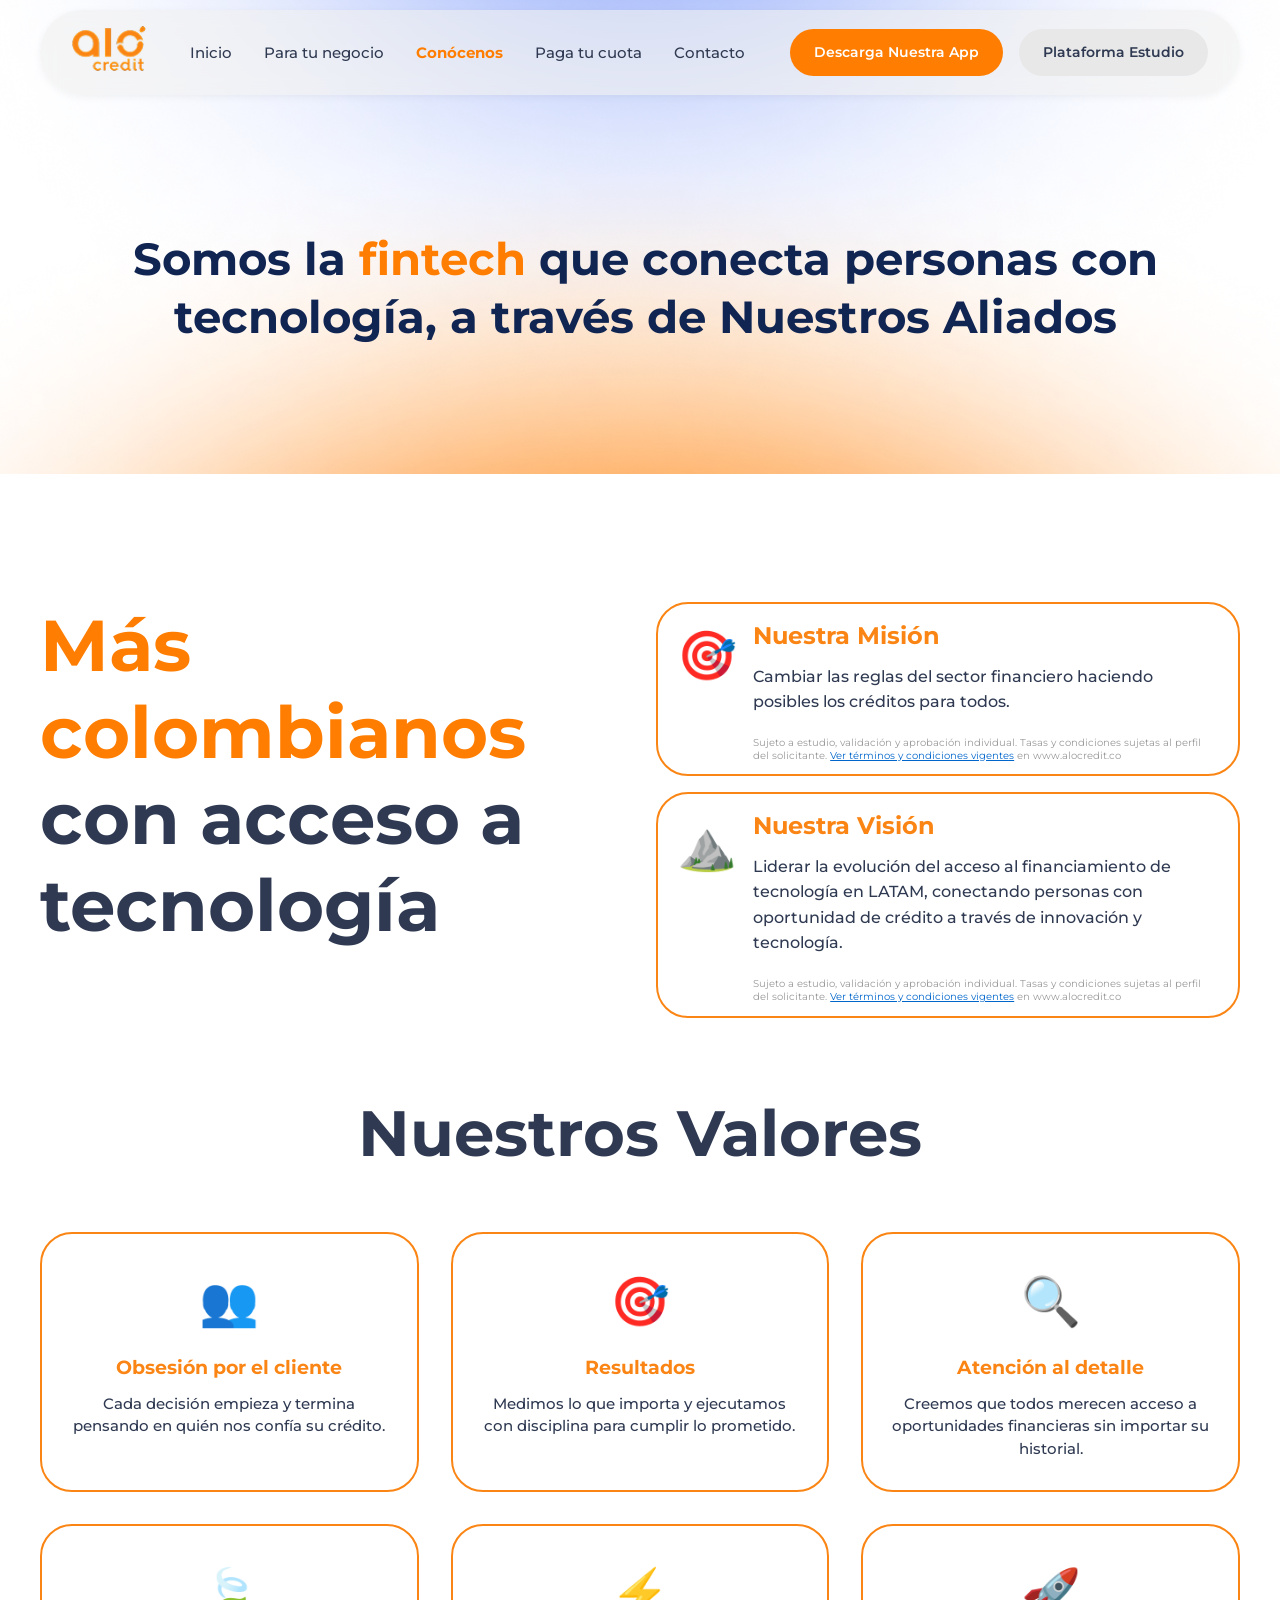
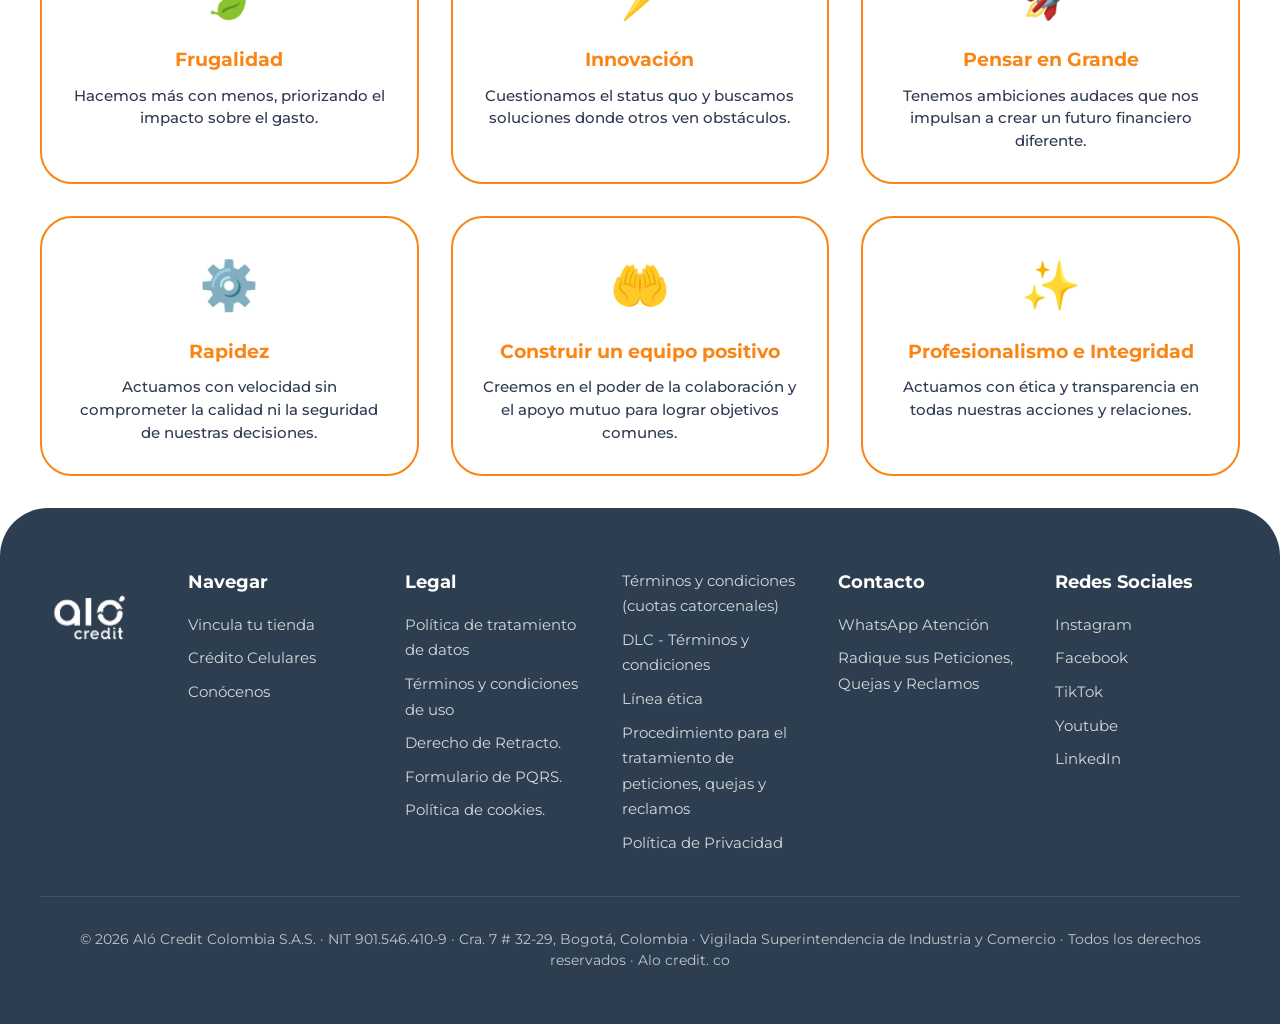
==== commit fa6b389a: "starting" ====
--- a/conocenos.html
+++ b/conocenos.html
@@ -15,7 +15,7 @@
     <nav class="navbar">
         <div class="navbar-content">
             <div class="navbar-logo">
-                <a href="index" class="navbar-logo-link">
+                <a href="index.html#inicio" class="navbar-logo-link">
                     <img src="LogoNav.png" alt="Aló Credit" class="navbar-logo-img">
                 </a>
             </div>
@@ -71,7 +71,7 @@
                     <div>
                         <h3>Nuestra Misión</h3>
                         <p>Cambiar las reglas del sector financiero haciendo posibles los créditos para todos.</p>
-                        <p class="mision-vision-disclaimer">Sujeto a estudio, validación y aprobación individual. Tasas y condiciones sujetas al perfil del solicitante. Ver términos y condiciones vigentes en www.alocredit.co</p>
+                        <p class="mision-vision-disclaimer">Sujeto a estudio, validación y aprobación individual. Tasas y condiciones sujetas al perfil del solicitante. <a href="terminos.html" style="color: #0066cc; text-decoration: underline;">Ver términos y condiciones vigentes</a> en www.alocredit.co</p>
                     </div>
                 </div>
                 <div class="mision-vision-card" data-parallax="0.02">
@@ -79,7 +79,7 @@
                     <div>
                         <h3>Nuestra Visión</h3>
                         <p>Liderar la evolución del acceso al financiamiento de tecnología en LATAM, conectando personas con oportunidad de crédito a través de innovación y tecnología.</p>
-                        <p class="mision-vision-disclaimer">Sujeto a estudio, validación y aprobación individual. Tasas y condiciones sujetas al perfil del solicitante. Ver términos y condiciones vigentes en www.alocredit.co</p>
+                        <p class="mision-vision-disclaimer">Sujeto a estudio, validación y aprobación individual. Tasas y condiciones sujetas al perfil del solicitante. <a href="terminos.html" style="color: #0066cc; text-decoration: underline;">Ver términos y condiciones vigentes</a> en www.alocredit.co</p>
                     </div>
                 </div>
             </div>
--- a/styles.css
+++ b/styles.css
@@ -4000,4 +4000,100 @@
 
 .btn-download-simple .arrow {
     font-size: 1.2rem;
+}
+
+/* Cookies Modal Styles */
+.cookies-modal {
+    position: fixed;
+    top: 50%;
+    left: 50%;
+    transform: translate(-50%, -50%) scale(0.9);
+    opacity: 0;
+    background: white;
+    border-radius: 2rem;
+    box-shadow: 0 4px 20px rgba(0, 0, 0, 0.2);
+    padding: 2.5rem;
+    max-width: 500px;
+    z-index: 1000;
+    transition: all 0.3s ease;
+    pointer-events: none;
+}
+
+.cookies-modal.active {
+    transform: translate(-50%, -50%) scale(1);
+    opacity: 1;
+    pointer-events: auto;
+}
+
+.cookies-content {
+    text-align: center;
+}
+
+.cookies-content h2 {
+    font-size: 1.5rem;
+    font-weight: 700;
+    color: var(--text-dark);
+    margin-bottom: 1rem;
+}
+
+.cookies-content p {
+    font-size: 0.95rem;
+    color: var(--text-light);
+    margin-bottom: 1.5rem;
+    line-height: 1.6;
+}
+
+.cookies-buttons {
+    display: flex;
+    gap: 1rem;
+    justify-content: center;
+}
+
+.btn-reject,
+.btn-accept {
+    padding: 0.75rem 1.5rem;
+    border: none;
+    border-radius: 0.5rem;
+    font-size: 0.95rem;
+    font-weight: 600;
+    cursor: pointer;
+    transition: all 0.3s ease;
+}
+
+.btn-reject {
+    background-color: #E0E0E0;
+    color: var(--text-dark);
+}
+
+.btn-reject:hover {
+    background-color: #D0D0D0;
+}
+
+.btn-accept {
+    background-color: var(--accent-color);
+    color: white;
+}
+
+.btn-accept:hover {
+    background-color: #F5751A;
+}
+
+@media (max-width: 768px) {
+    .cookies-modal {
+        max-width: 85%;
+        padding: 1.5rem;
+    }
+
+    .cookies-content h2 {
+        font-size: 1.25rem;
+    }
+
+    .cookies-buttons {
+        flex-direction: column;
+    }
+
+    .btn-reject,
+    .btn-accept {
+        width: 100%;
+    }
 }
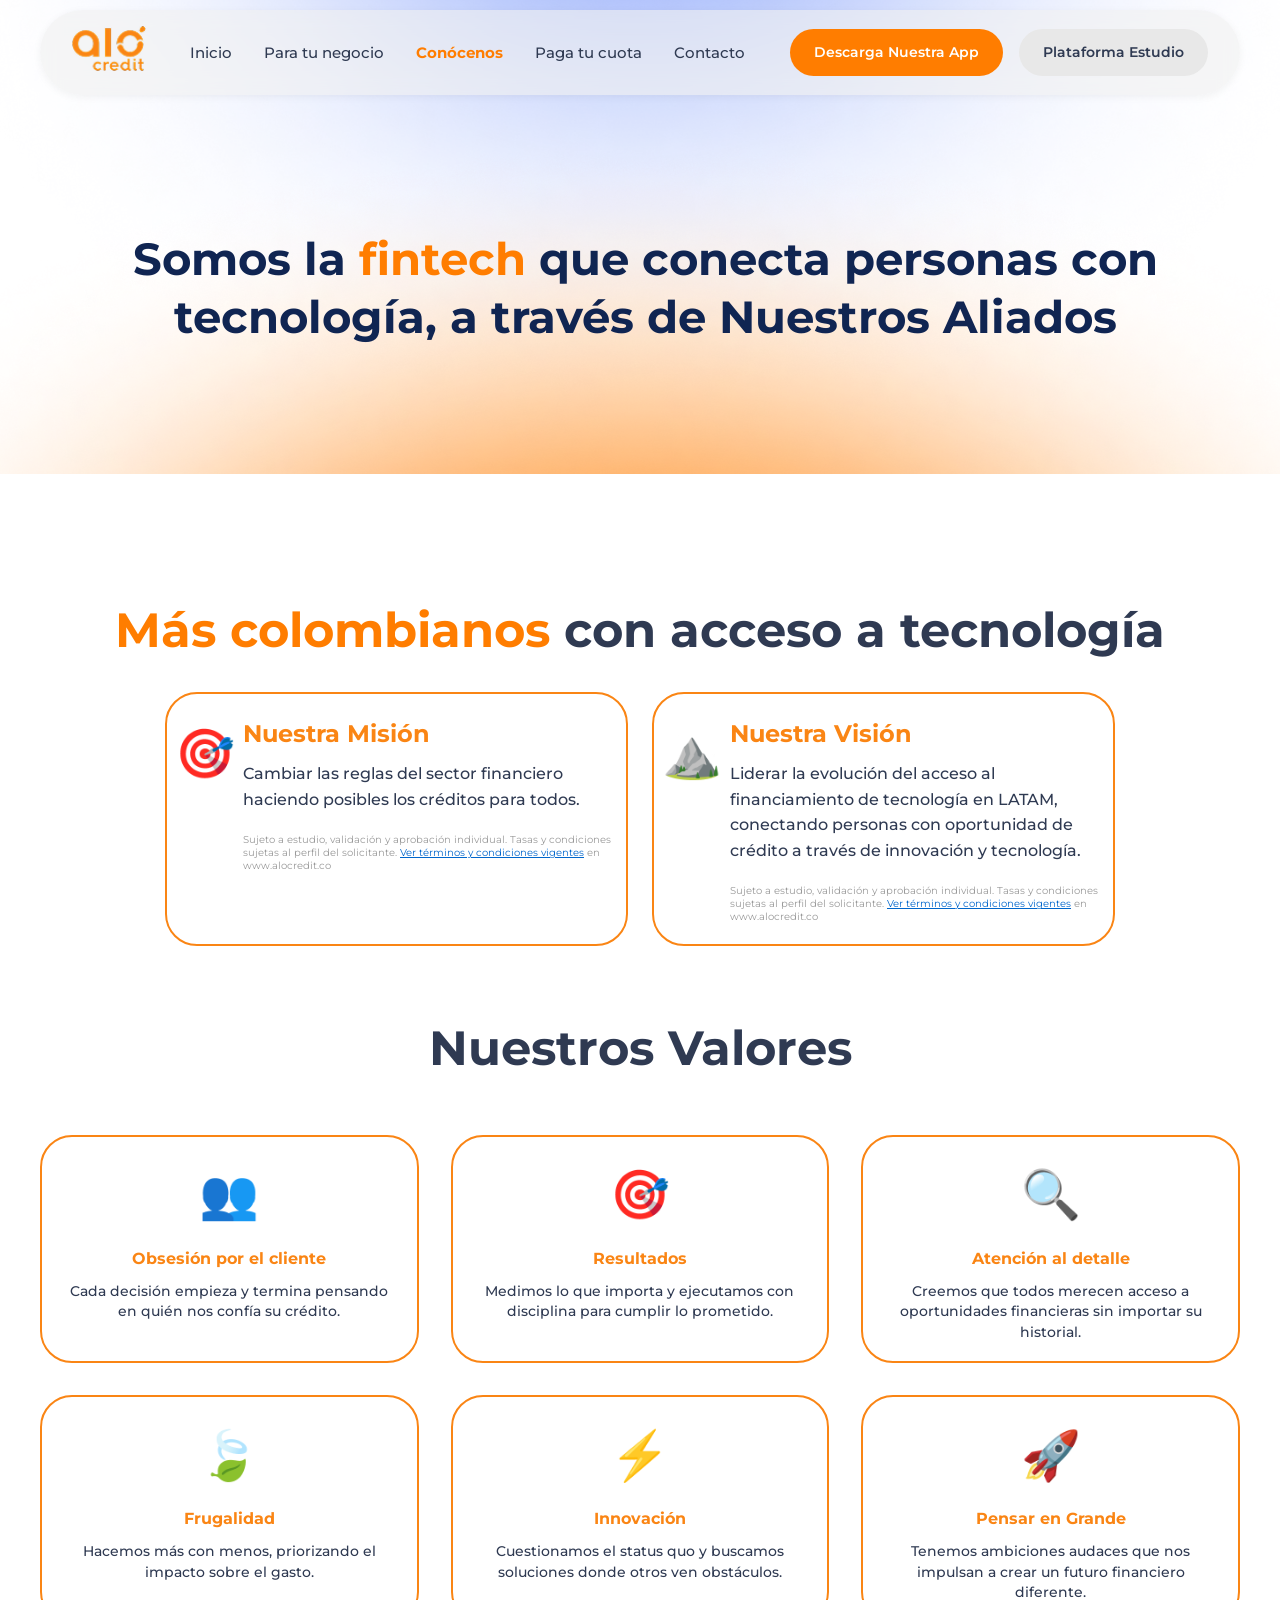
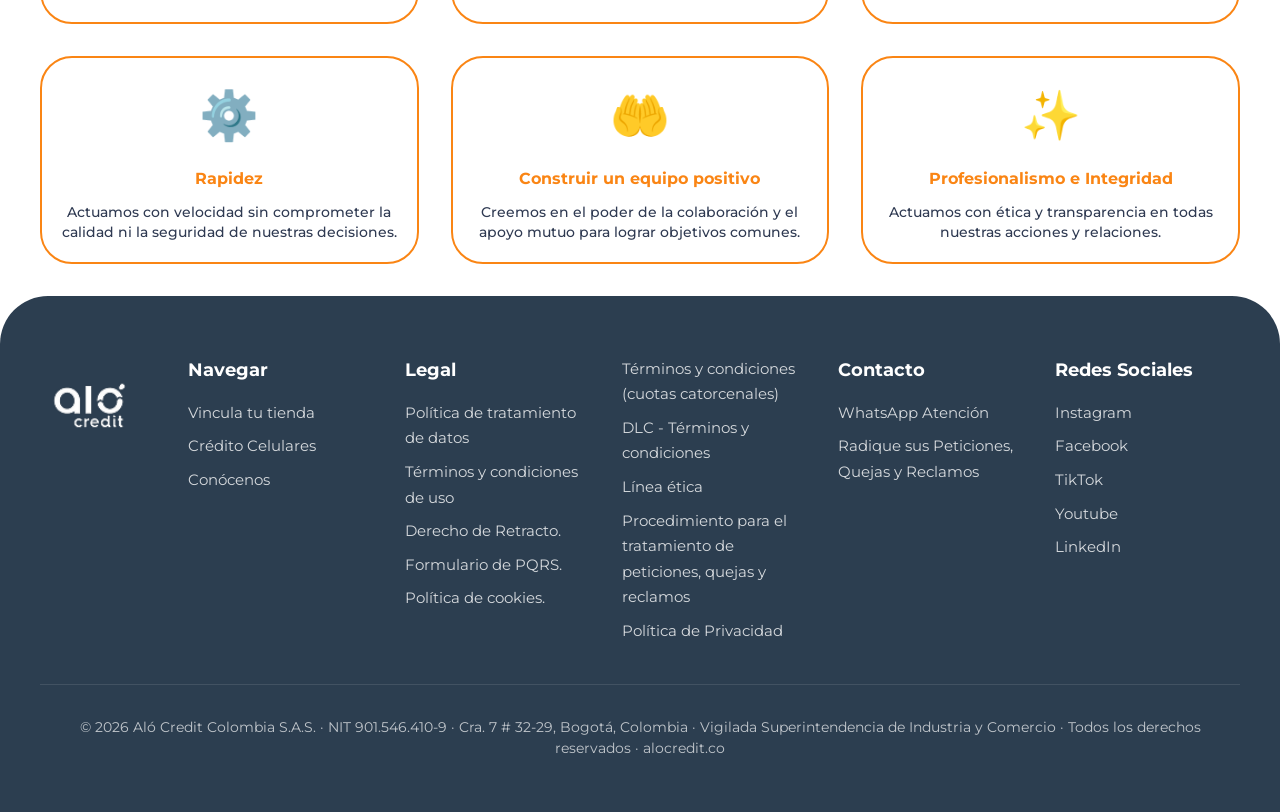
==== commit b2591515: "Si" ====
--- a/conocenos.html
+++ b/conocenos.html
@@ -202,7 +202,7 @@
             </div>
 
             <div class="footer-bottom">
-                <p>© 2026 Aló Credit Colombia S.A.S. · NIT 901.546.410-9 · Cra. 7 # 32-29, Bogotá, Colombia · Vigilada Superintendencia de Industria y Comercio · Todos los derechos reservados · Alo credit. co</p>
+                <p>© 2026 Aló Credit Colombia S.A.S. · NIT 901.546.410-9 · Cra. 7 # 32-29, Bogotá, Colombia · Vigilada Superintendencia de Industria y Comercio · Todos los derechos reservados · alocredit.co</p>
             </div>
         </div>
     </footer>
--- a/styles.css
+++ b/styles.css
@@ -3390,41 +3390,44 @@
 }
 
 .conocenos-mision-simple .container {
-    display: flex;
+    display: grid;
+    grid-template-columns: 1fr;
     gap: 2rem;
-    align-items: flex-start;
-    flex-wrap: wrap;
 }
 
 .conocenos-mision-simple h2 {
-    font-size: 4.5rem;
+    font-size: 3rem;
     font-weight: 700;
     color: var(--text-dark);
     line-height: 1.2;
-    text-align: left;
-    flex: 1;
-    order: 1;
+    text-align: center;
+    width: 100%;
+    grid-column: 1 / -1;
+    order: -1;
 }
 
 .mision-vision-grid {
     display: grid;
-    grid-template-columns: 1fr;
-    gap: 1rem;
-    flex: 1;
-    order: 2;
+    grid-template-columns: 1fr 1fr;
+    gap: 1.5rem;
+    width: 100%;
+    grid-column: 1 / -1;
+    max-width: 950px;
+    margin: 0 auto;
 }
 
 .mision-vision-card {
     background-color: #FFFFFF;
     border: 2px solid var(--accent-color);
     border-radius: 2rem;
-    padding: 0.8rem 1.2rem;
+    padding: 1.3rem 0.5rem;
     display: flex;
     flex-direction: row;
     align-items: flex-start;
     text-align: left;
-    gap: 1rem;
+    gap: 0.5rem;
     transition: transform 0.3s ease, box-shadow 0.3s ease;
+    min-height: 140px;
 }
 
 .mision-vision-card:hover {
@@ -3470,17 +3473,11 @@
 
 @media (max-width: 1024px) {
     .conocenos-mision-simple h2 {
-        font-size: 3.5rem;
-        flex: 0 0 100%;
+        font-size: 2.5rem;
     }
 
     .mision-vision-grid {
-        flex: 0 0 100%;
-    }
-
-    .conocenos-mision-simple .container {
-        gap: 2rem;
-        flex-direction: column;
+        grid-template-columns: 1fr;
     }
 }
 
@@ -3555,7 +3552,7 @@
 }
 
 .conocenos-valores h2 {
-    font-size: 4rem;
+    font-size: 3rem;
     font-weight: 700;
     color: var(--text-dark);
     text-align: center;
@@ -3574,7 +3571,7 @@
     background-color: #FFFFFF;
     border: 2px solid var(--accent-color);
     border-radius: 2rem;
-    padding: 1.8rem;
+    padding: 1.2rem;
     text-align: center;
     transition: transform 0.3s ease, box-shadow 0.3s ease;
 }
@@ -3592,14 +3589,14 @@
 }
 
 .valor-card h3 {
-    font-size: 1.2rem;
+    font-size: 1rem;
     font-weight: 700;
     color: var(--accent-color);
     margin-bottom: 0.6rem;
 }
 
 .valor-card p {
-    font-size: 0.95rem;
+    font-size: 0.85rem;
     color: var(--text-dark);
     line-height: 1.5;
     font-weight: 500;
@@ -3675,6 +3672,7 @@
 .btn-phone,
 .btn-app,
 .btn-business,
+.btn-email,
 .btn-twitter,
 .btn-tiktok,
 .btn-instagram,
@@ -3694,6 +3692,7 @@
 .btn-phone:hover,
 .btn-app:hover,
 .btn-business:hover,
+.btn-email:hover,
 .btn-twitter:hover,
 .btn-tiktok:hover,
 .btn-instagram:hover,
@@ -3707,6 +3706,7 @@
 .btn-phone:active,
 .btn-app:active,
 .btn-business:active,
+.btn-email:active,
 .btn-twitter:active,
 .btn-tiktok:active,
 .btn-instagram:active,
@@ -3728,6 +3728,7 @@
 .btn-phone p,
 .btn-app p,
 .btn-business p,
+.btn-email p,
 .btn-twitter p,
 .btn-tiktok p,
 .btn-instagram p,
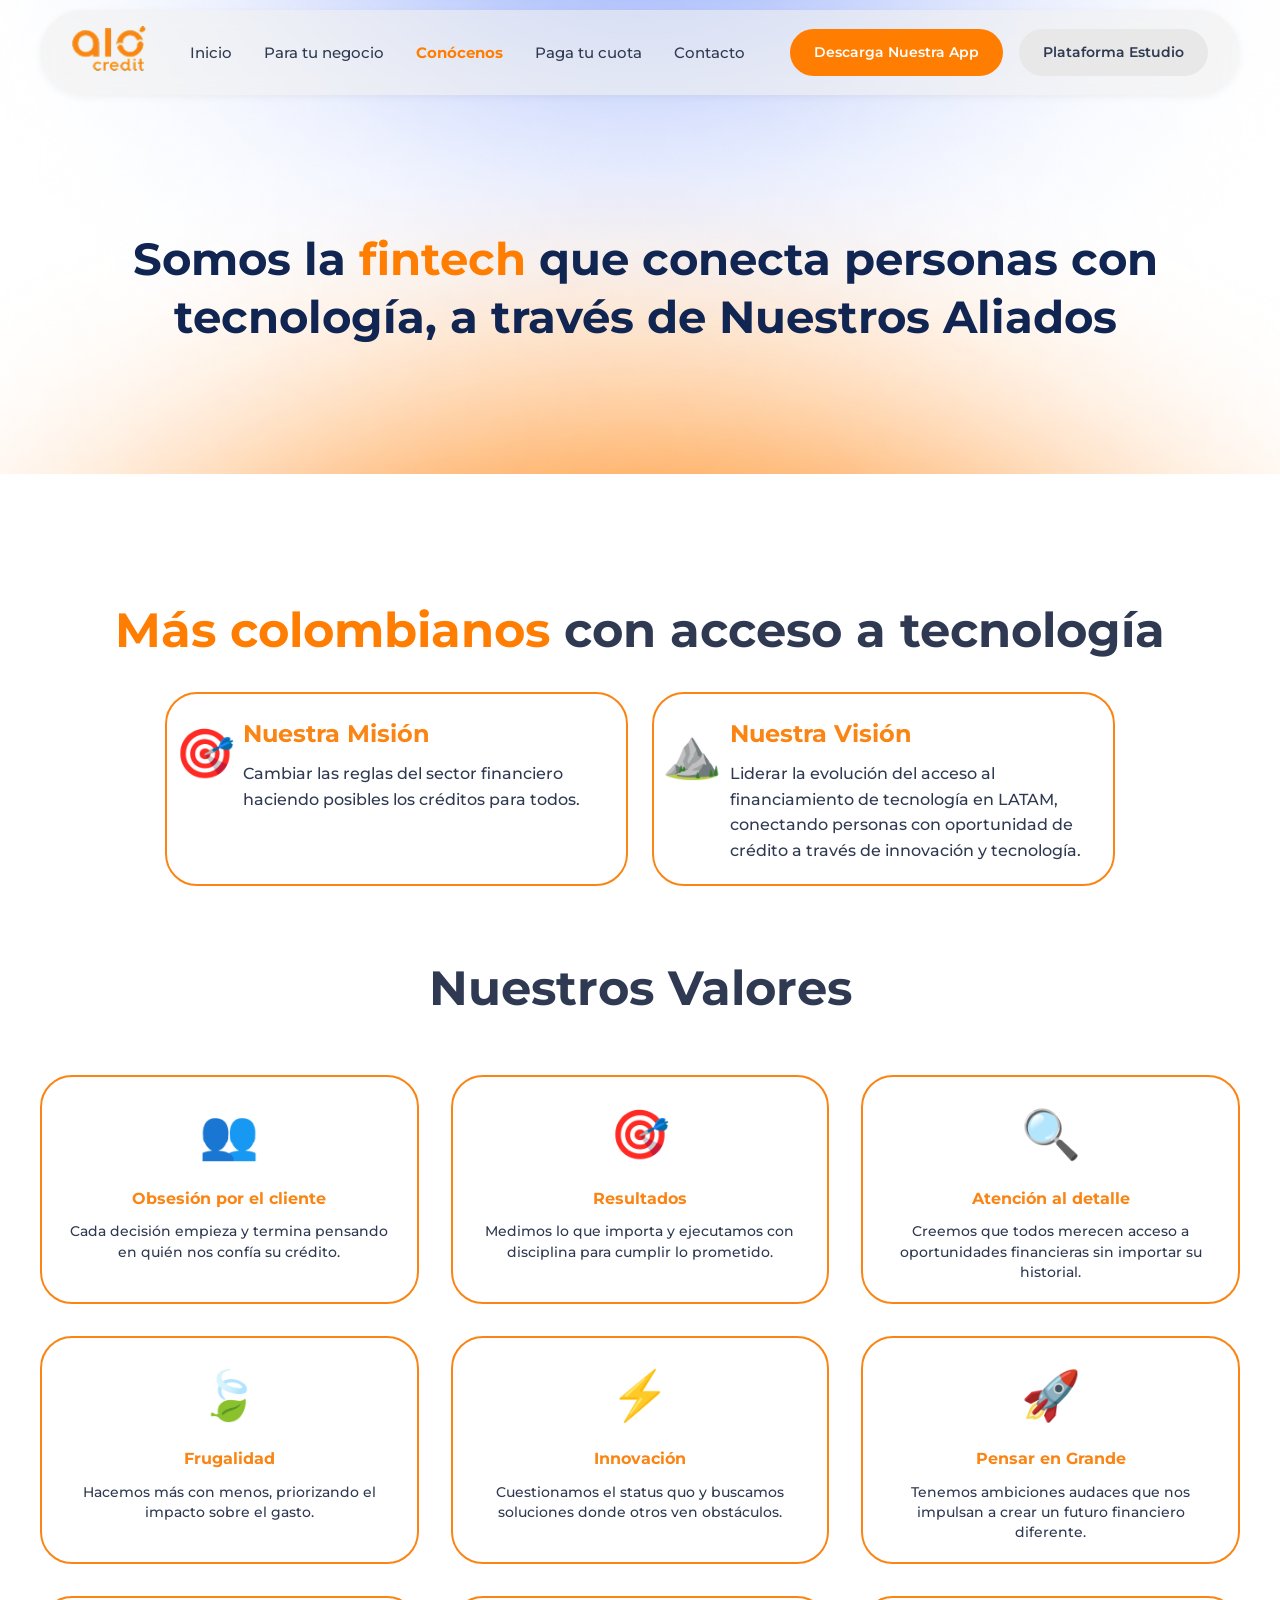
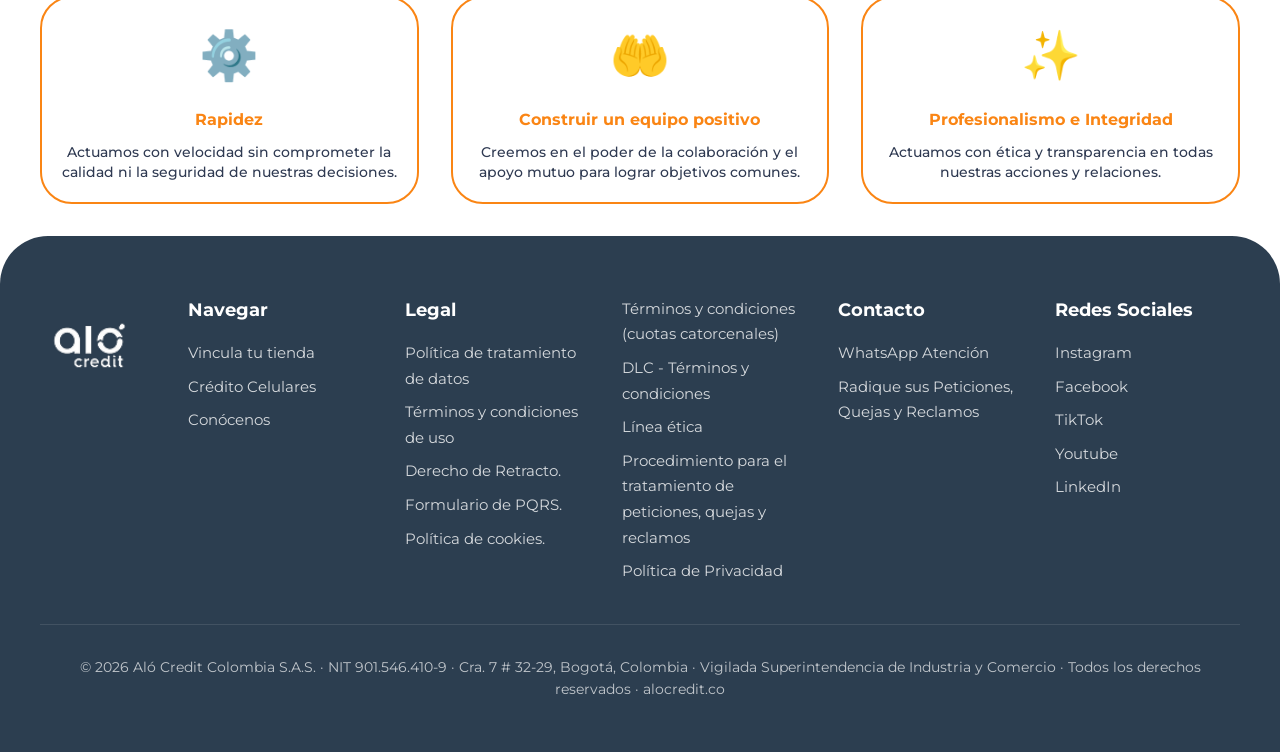
==== commit 4bc0e89d: "claro" ====
--- a/conocenos.html
+++ b/conocenos.html
@@ -57,7 +57,8 @@
     <section class="hero-conocenos-section">
         <div class="container">
             <div class="hero-content">
-                <h1 class="hero-conocenos-title">Somos la <span class="orange-text">fintech</span> que conecta personas con tecnología, a través de Nuestros Aliados</h1>
+                <h1 class="hero-conocenos-title">Somos la <span class="orange-text">fintech</span> que conecta personas
+                    con tecnología, a través de Nuestros Aliados</h1>
             </div>
         </div>
     </section>
@@ -71,15 +72,16 @@
                     <div>
                         <h3>Nuestra Misión</h3>
                         <p>Cambiar las reglas del sector financiero haciendo posibles los créditos para todos.</p>
-                        <p class="mision-vision-disclaimer">Sujeto a estudio, validación y aprobación individual. Tasas y condiciones sujetas al perfil del solicitante. <a href="terminos.html" style="color: #0066cc; text-decoration: underline;">Ver términos y condiciones vigentes</a> en www.alocredit.co</p>
+
                     </div>
                 </div>
                 <div class="mision-vision-card" data-parallax="0.02">
                     <div class="mision-vision-icon">⛰️</div>
                     <div>
                         <h3>Nuestra Visión</h3>
-                        <p>Liderar la evolución del acceso al financiamiento de tecnología en LATAM, conectando personas con oportunidad de crédito a través de innovación y tecnología.</p>
-                        <p class="mision-vision-disclaimer">Sujeto a estudio, validación y aprobación individual. Tasas y condiciones sujetas al perfil del solicitante. <a href="terminos.html" style="color: #0066cc; text-decoration: underline;">Ver términos y condiciones vigentes</a> en www.alocredit.co</p>
+                        <p>Liderar la evolución del acceso al financiamiento de tecnología en LATAM, conectando personas
+                            con oportunidad de crédito a través de innovación y tecnología.
+
                     </div>
                 </div>
             </div>
@@ -175,7 +177,8 @@
                             <li><a href="terminos-cuotas.html">Términos y condiciones (cuotas catorcenales)</a></li>
                             <li><a href="dlc.html">DLC - Términos y condiciones</a></li>
                             <li><a href="#etica">Línea ética</a></li>
-                            <li><a href="pqrs-procedimiento.html">Procedimiento para el tratamiento de peticiones, quejas y reclamos</a></li>
+                            <li><a href="pqrs-procedimiento.html">Procedimiento para el tratamiento de peticiones,
+                                    quejas y reclamos</a></li>
                             <li><a href="privacidad.html">Política de Privacidad</a></li>
                         </ul>
                     </div>
@@ -183,7 +186,8 @@
                     <div class="footer-section">
                         <h3>Contacto</h3>
                         <ul>
-                            <li><a href="https://api.whatsapp.com/send/?phone=573243679591&text&type=phone_number&app_absent=0" target="_blank">WhatsApp Atención</a></li>
+                            <li><a href="https://api.whatsapp.com/send/?phone=573243679591&text&type=phone_number&app_absent=0"
+                                    target="_blank">WhatsApp Atención</a></li>
                             <li><a href="contacto.html">Radique sus Peticiones, Quejas y Reclamos</a></li>
                         </ul>
                     </div>
@@ -192,9 +196,11 @@
                         <h3>Redes Sociales</h3>
                         <ul>
                             <li><a href="https://www.instagram.com/alocreditcol" target="_blank">Instagram</a></li>
-                            <li><a href="https://www.facebook.com/people/Al%C3%B3-Credit-Colombia/61578189384117/?rdid=NAInuY7lux11YVNs&share_url=https%3A%2F%2Fwww.facebook.com%2Fshare%2F1BWmMSH9h4%2F" target="_blank">Facebook</a></li>
+                            <li><a href="https://www.facebook.com/people/Al%C3%B3-Credit-Colombia/61578189384117/?rdid=NAInuY7lux11YVNs&share_url=https%3A%2F%2Fwww.facebook.com%2Fshare%2F1BWmMSH9h4%2F"
+                                    target="_blank">Facebook</a></li>
                             <li><a href="https://www.tiktok.com/@alocreditco" target="_blank">TikTok</a></li>
-                            <li><a href="https://www.youtube.com/channel/UCNp1XvaAcFgbTgi-TPwkvpQ" target="_blank">Youtube</a></li>
+                            <li><a href="https://www.youtube.com/channel/UCNp1XvaAcFgbTgi-TPwkvpQ"
+                                    target="_blank">Youtube</a></li>
                             <li><a href="https://co.linkedin.com/company/alocredit" target="_blank">LinkedIn</a></li>
                         </ul>
                     </div>
@@ -202,7 +208,8 @@
             </div>
 
             <div class="footer-bottom">
-                <p>© 2026 Aló Credit Colombia S.A.S. · NIT 901.546.410-9 · Cra. 7 # 32-29, Bogotá, Colombia · Vigilada Superintendencia de Industria y Comercio · Todos los derechos reservados · alocredit.co</p>
+                <p>© 2026 Aló Credit Colombia S.A.S. · NIT 901.546.410-9 · Cra. 7 # 32-29, Bogotá, Colombia · Vigilada
+                    Superintendencia de Industria y Comercio · Todos los derechos reservados · alocredit.co</p>
             </div>
         </div>
     </footer>
--- a/styles.css
+++ b/styles.css
@@ -1320,7 +1320,7 @@
     position: relative;
     z-index: 2;
     max-width: 1150px;
-    margin: 3rem auto 0;
+    margin: 5rem auto 0;
 }
 
 @media (max-width: 1024px) {
@@ -1355,9 +1355,9 @@
 
 .alo-card-image {
     background: linear-gradient(var(--gradient-angle), #FFD9B8 0%, #FFE5CC 100%);
-    padding: 2.5rem 2rem;
+    padding: 2.5rem 1.2rem;
     text-align: center;
-    min-height: 200px;
+    min-height: 180px;
     display: flex;
     align-items: center;
     justify-content: center;
@@ -1406,29 +1406,29 @@
 }
 
 .alo-card-img {
-    max-width: 150px;
+    max-width: 100px;
     height: auto;
     object-fit: contain;
 }
 
 .alo-card-content {
-    padding: 2rem;
+    padding: 1.8rem 1.2rem;
     text-align: left;
 }
 
 .alo-card h3 {
-    font-size: 1.15rem;
+    font-size: 0.95rem;
     font-weight: 700;
     color: var(--secondary-color);
-    margin-bottom: 0.75rem;
+    margin-bottom: 0.5rem;
     text-transform: uppercase;
     letter-spacing: 0.5px;
 }
 
 .alo-card p {
-    font-size: 0.95rem;
+    font-size: 0.85rem;
     color: var(--text-light);
-    line-height: 1.6;
+    line-height: 1.5;
 }
 
 .process-block {
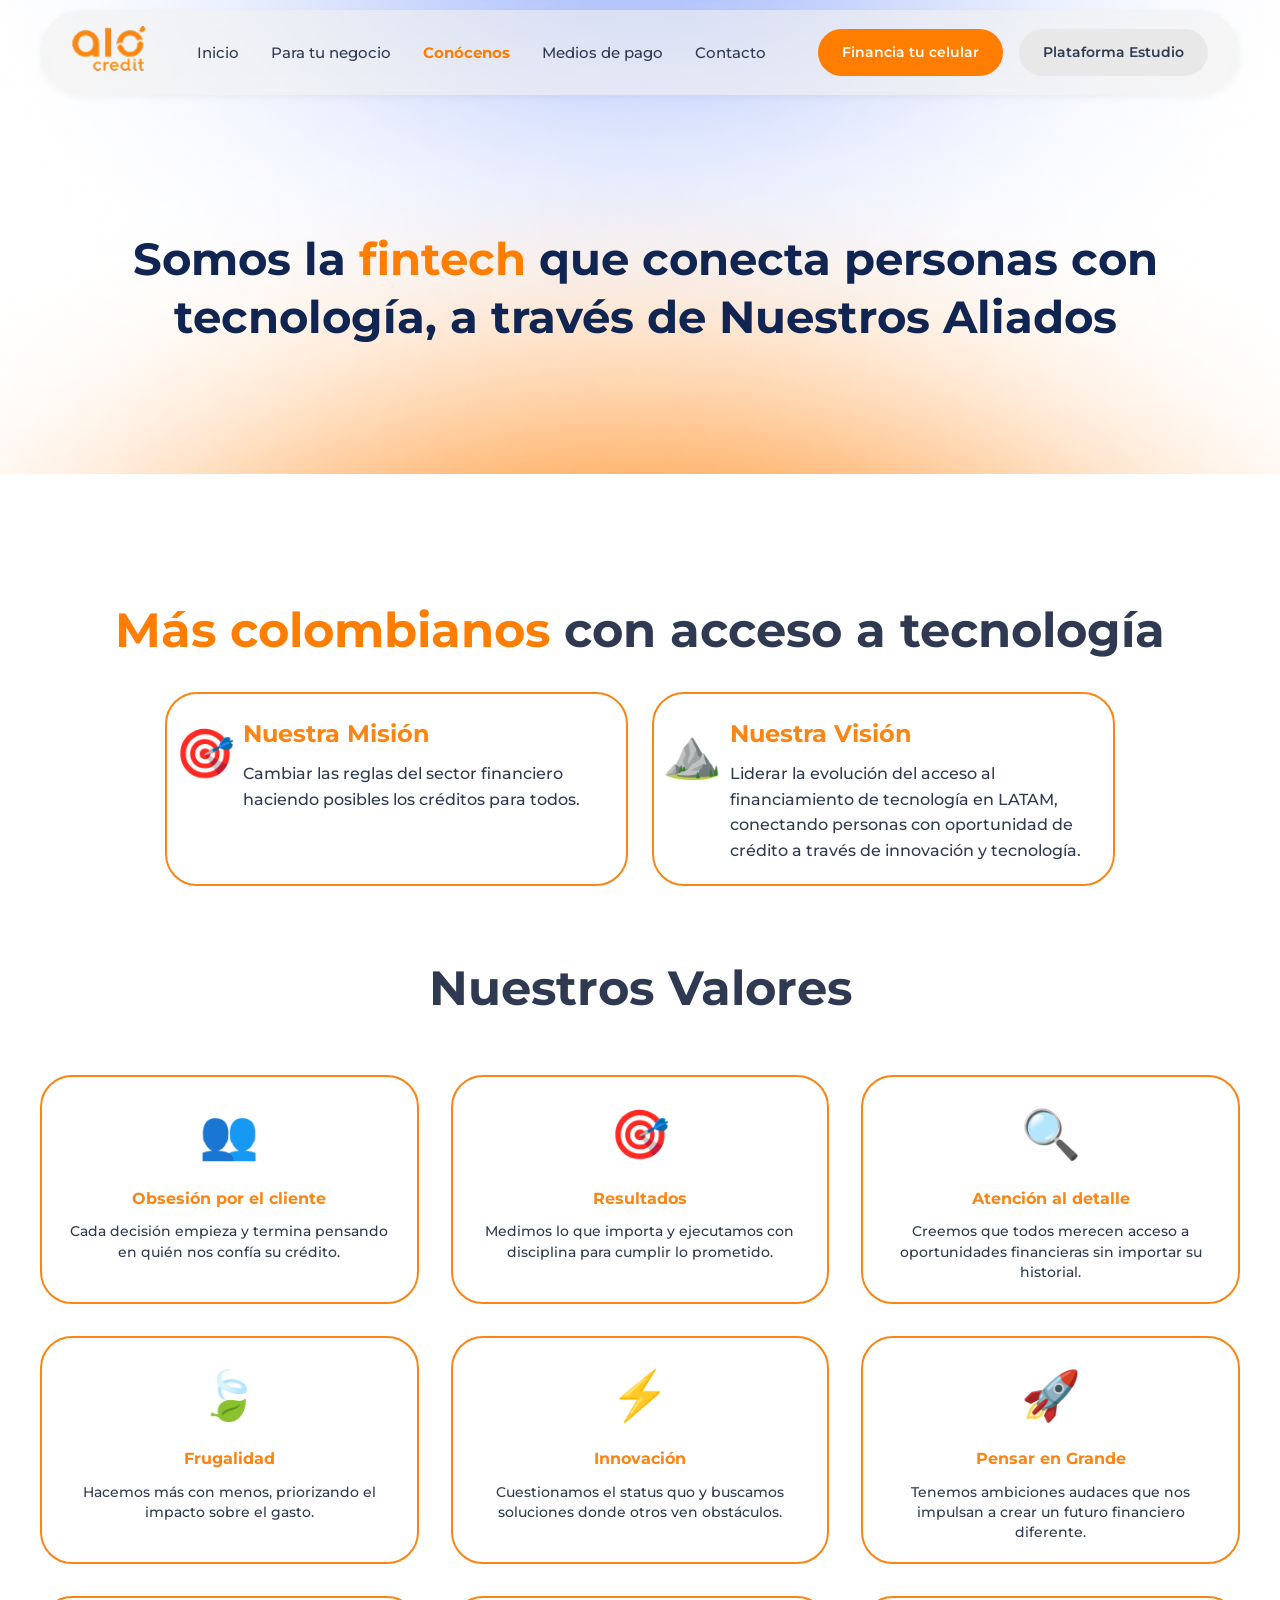
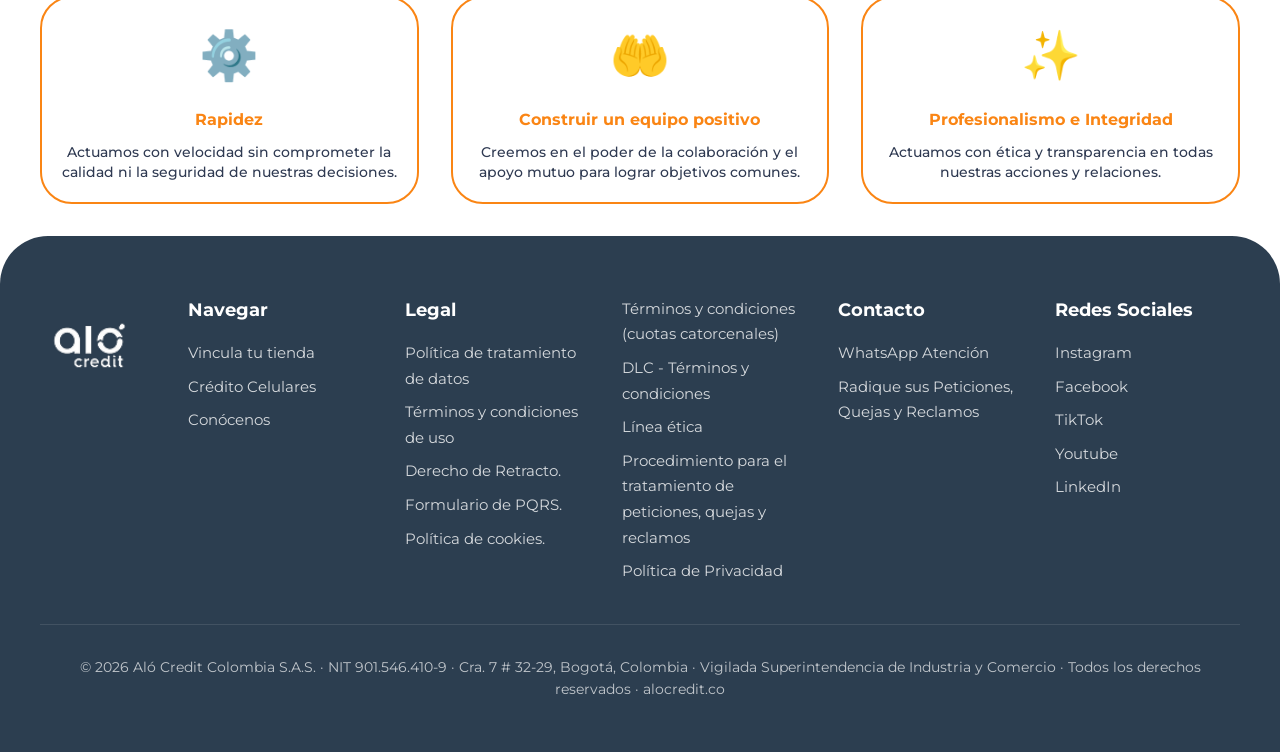
==== commit 5947510b: "Correciones" ====
--- a/conocenos.html
+++ b/conocenos.html
@@ -23,11 +23,11 @@
                 <li><a href="index.html#inicio">Inicio</a></li>
                 <li><a href="negocio.html">Para tu negocio</a></li>
                 <li><a href="conocenos.html">Conócenos</a></li>
-                <li><a href="paga.html">Paga tu cuota</a></li>
+                <li><a href="paga.html">Medios de pago</a></li>
                 <li><a href="contacto.html">Contacto</a></li>
             </ul>
             <div class="navbar-buttons">
-                <a href="#" class="btn-navbar btn-navbar-primary">Descarga Nuestra App</a>
+                <a href="#" class="btn-navbar btn-navbar-primary">Financia tu celular</a>
                 <a href="#" class="btn-navbar btn-navbar-secondary">Plataforma Estudio</a>
             </div>
             <button class="hamburger-menu" id="hamburgerMenu">
@@ -44,11 +44,11 @@
             <li><a href="index.html#inicio">Inicio</a></li>
             <li><a href="negocio.html">Para tu negocio</a></li>
             <li><a href="conocenos.html">Conócenos</a></li>
-            <li><a href="index.html#paga">Paga tu cuota</a></li>
+            <li><a href="index.html#paga">Medios de pago</a></li>
             <li><a href="contacto.html">Contacto</a></li>
         </ul>
         <div class="mobile-buttons">
-            <a href="#" class="btn-navbar btn-navbar-primary">Descarga Nuestra App</a>
+            <a href="#" class="btn-navbar btn-navbar-primary">Financia tu celular</a>
             <a href="#" class="btn-navbar btn-navbar-secondary">Plataforma Estudio</a>
         </div>
     </div>
--- a/styles.css
+++ b/styles.css
@@ -344,6 +344,8 @@
 .hero-index-section .hero-disclaimer {
     grid-column: 1 / -1;
     margin-top: 3rem;
+    position: relative;
+    z-index: 5;
 }
 
 .hero-negocio-section .hero-disclaimer {
@@ -427,13 +429,13 @@
 
 @media (max-width: 768px) {
     .hero-conocenos-section {
-        padding: 150px 20px 150px 20px;
+        padding: 150px 20px 100px 20px;
     }
 }
 
 @media (max-width: 480px) {
     .hero-conocenos-section {
-        padding: 150px 15px 150px 15px;
+        padding: 150px 15px 100px 15px;
     }
 }
 
@@ -449,6 +451,10 @@
     overflow: hidden;
 }
 
+.hero-paga-section.no-gradient {
+    background: none;
+}
+
 .hero-paga-section .container {
     display: grid;
     grid-template-columns: 1fr;
@@ -541,6 +547,7 @@
 
     .hero-disclaimer {
         font-size: 0.95rem;
+        order: 3;
     }
 
     .hero-centered {
@@ -550,7 +557,8 @@
 
 @media (max-width: 768px) {
     .hero-index-section .container {
-        grid-template-columns: 1fr;
+        display: flex;
+        flex-direction: column;
         padding-left: 20px;
         padding-right: 20px;
         gap: 2rem;
@@ -564,6 +572,7 @@
 
     .hero-disclaimer {
         font-size: 0.85rem;
+        order: 3;
     }
 
     .hero-centered {
@@ -575,12 +584,15 @@
     }
 
     .hero-index-section {
-        padding: 150px 15px 100px 15px;
+        padding: 90px 15px 90px 15px;
     }
 
     .hero-index-section .container {
+        display: flex;
+        flex-direction: column;
         padding-left: 10px;
         padding-right: 10px;
+        order: 1;
     }
 }
 
@@ -598,7 +610,7 @@
 
 /* Payment Methods Section */
 .paga-metodos {
-    padding: 50px 30px;
+    padding: 30px 30px;
 }
 
 .paga-metodos-1 {
@@ -672,6 +684,9 @@
     .paga-metodos-1 .metodos-grid {
         grid-template-columns: 1fr;
         gap: 1rem;
+        justify-items: center;
+        max-width: 289.734px;
+        margin: 0 auto;
     }
 
     .paga-metodos-1 .card-app-alo {
@@ -721,7 +736,7 @@
     color: #1A1A1A;
     grid-column: 1 / 4;
     grid-row: 2;
-    margin: 0.5rem 0 0 0;
+    margin: 0.5rem 0 2.5rem 0;
     align-self: center;
 }
 
@@ -2268,7 +2283,7 @@
     }
 
     .hero-index-section {
-        padding: 220px 5px 150px 5px;
+        padding: 140px 5px 140px 5px !important;
     }
 
     .proceso,
@@ -2481,7 +2496,7 @@
 
 @media (max-width: 476px) {
     .hero-index-section {
-        padding: 220px 5px 150px 5px;
+        padding: 140px 5px 140px 5px !important;
     }
 }
 
@@ -2503,7 +2518,7 @@
 
 @media (max-width: 768px) {
     .hero-negocio-section {
-        padding: 80px 20px 120px 20px;
+        padding: 140px 20px 120px 20px;
     }
 }
 
@@ -3078,7 +3093,7 @@
     }
 
     .hero-index-section {
-        padding: 220px 5px 150px 5px;
+        padding: 140px 5px 140px 5px !important;
     }
 
     .hero-index-title {
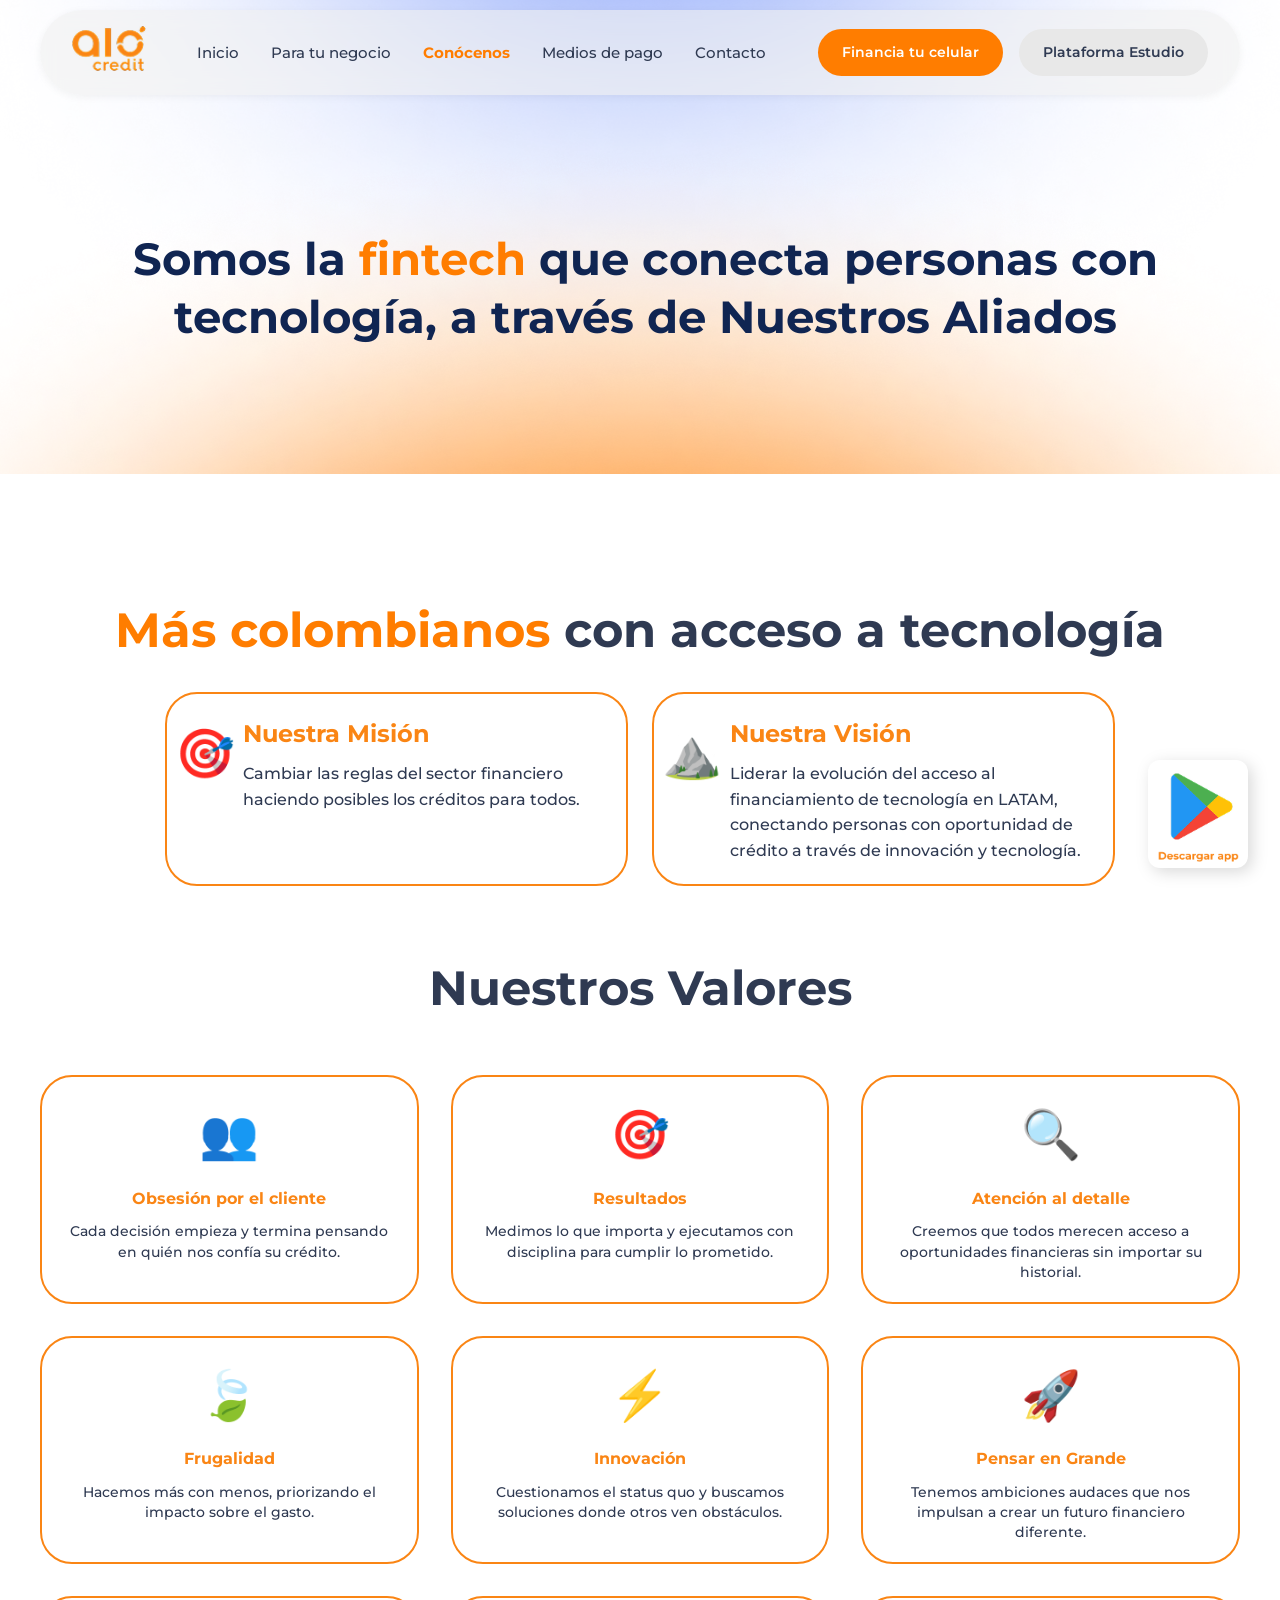
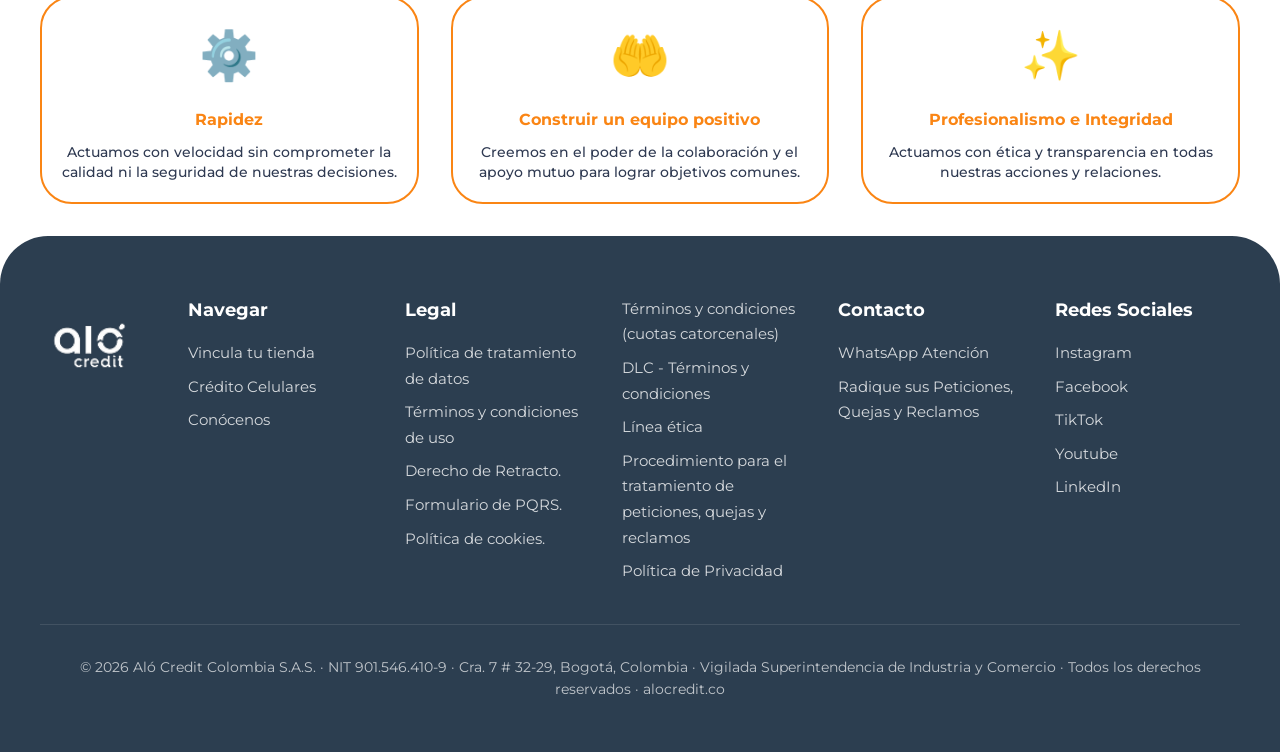
==== commit 0f8d59ed: "Boton de descarga nuevo" ====
--- a/conocenos.html
+++ b/conocenos.html
@@ -143,6 +143,13 @@
         </div>
     </section>
 
+    <!-- Floating Button -->
+    <div class="floating-button">
+        <a href="https://play.google.com/store/apps/details?id=com.alocredit&hl=es" target="_blank" class="floating-button-link">
+            <img src="Boton nuevo.png" alt="Botón flotante" class="floating-button-img">
+        </a>
+    </div>
+
     <!-- Footer -->
     <!-- Footer -->
     <footer class="footer">
--- a/styles.css
+++ b/styles.css
@@ -1068,7 +1068,7 @@
 }
 
 .hero-index-title {
-    font-size: 45px;
+    font-size: 2.8rem;
     font-weight: 800;
     color: #102552;
     margin-bottom: 0.5rem;
@@ -3690,12 +3690,13 @@
 .btn-email,
 .btn-twitter,
 .btn-tiktok,
+.btn-facebook,
 .btn-instagram,
 .btn-youtube {
     display: flex;
     align-items: center;
     gap: 1rem;
-    padding: 1rem 1.5rem;
+    padding: 0.75rem 1.25rem;
     border: 2px solid var(--border-color);
     border-radius: 50px;
     background: white;
@@ -3710,6 +3711,7 @@
 .btn-email:hover,
 .btn-twitter:hover,
 .btn-tiktok:hover,
+.btn-facebook:hover,
 .btn-instagram:hover,
 .btn-youtube:hover {
     border-color: var(--accent-color);
@@ -3724,6 +3726,7 @@
 .btn-email:active,
 .btn-twitter:active,
 .btn-tiktok:active,
+.btn-facebook:active,
 .btn-instagram:active,
 .btn-youtube:active {
     transform: translateX(6px);
@@ -3746,6 +3749,7 @@
 .btn-email p,
 .btn-twitter p,
 .btn-tiktok p,
+.btn-facebook p,
 .btn-instagram p,
 .btn-youtube p {
     font-size: 0.95rem;
@@ -4094,7 +4098,44 @@
     background-color: #F5751A;
 }
 
+/* Floating Button */
+.floating-button {
+    position: fixed;
+    right: 2rem;
+    bottom: 2rem;
+    z-index: 998;
+}
+
+.floating-button-link {
+    display: block;
+    text-decoration: none;
+}
+
+.floating-button-img {
+    width: 100px;
+    height: auto;
+    display: block;
+    transition: transform 0.3s ease, box-shadow 0.3s ease;
+    cursor: pointer;
+    filter: drop-shadow(4px 4px 8px rgba(0, 0, 0, 0.15));
+    border-radius: 12px;
+}
+
+.floating-button-img:hover {
+    transform: scale(1.1);
+    box-shadow: 0 0 0 2px var(--accent-color);
+}
+
 @media (max-width: 768px) {
+    .floating-button {
+        right: 1rem;
+        bottom: 1rem;
+    }
+
+    .floating-button-img {
+        width: 80px;
+    }
+
     .cookies-modal {
         max-width: 85%;
         padding: 1.5rem;
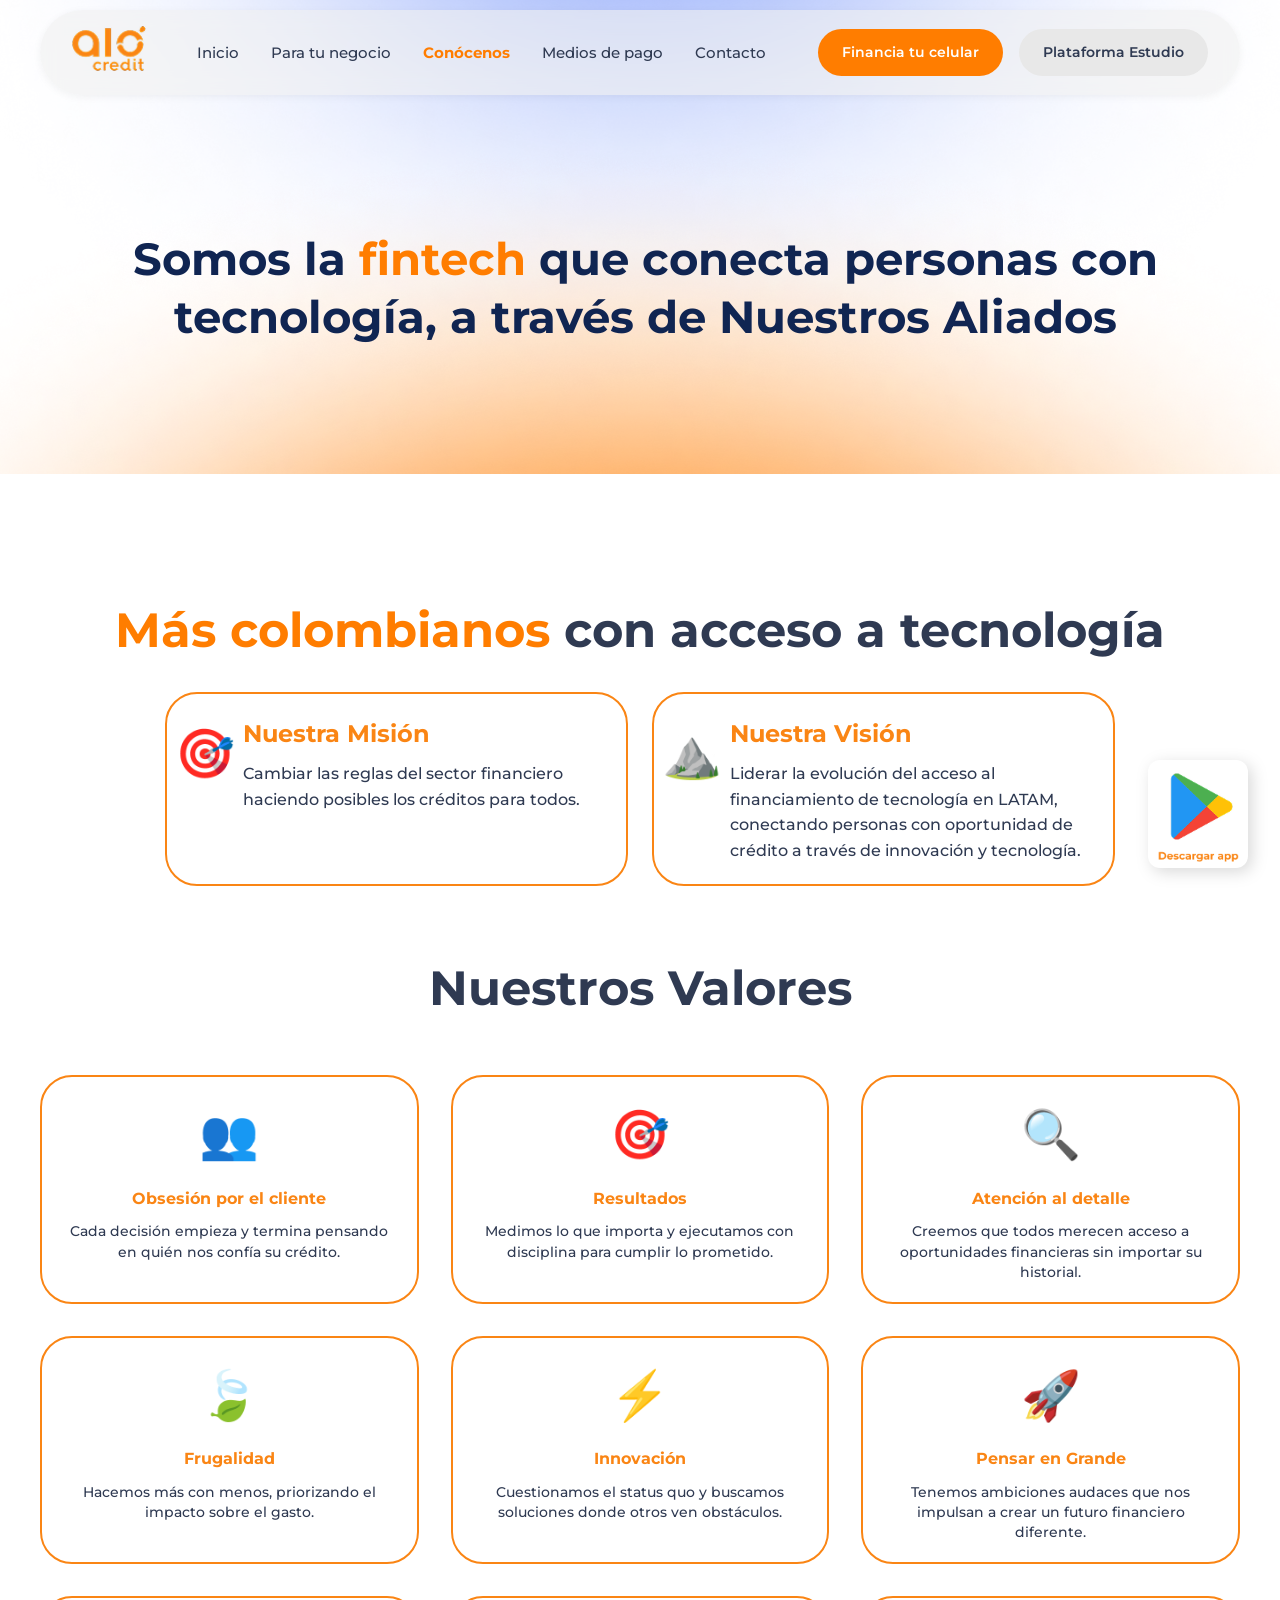
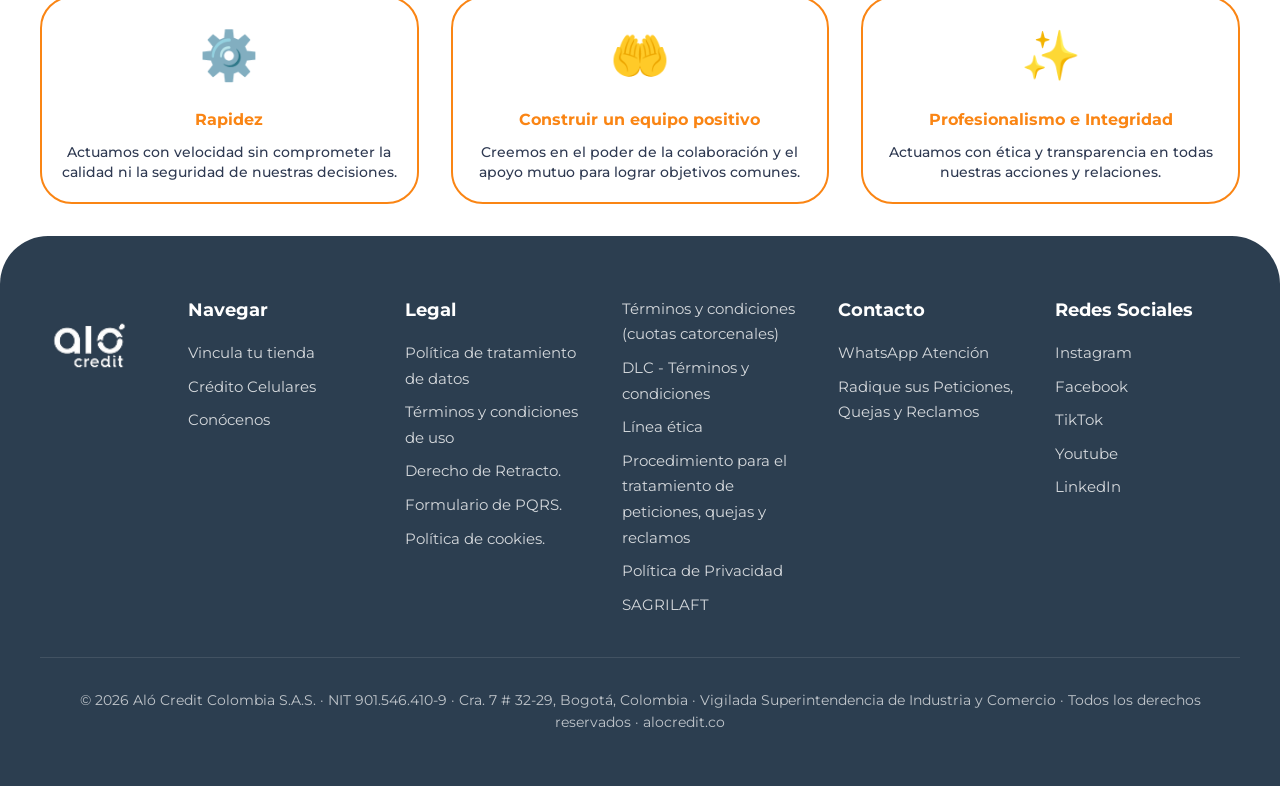
==== commit 6bb31502: "Footer" ====
--- a/conocenos.html
+++ b/conocenos.html
@@ -187,6 +187,7 @@
                             <li><a href="pqrs-procedimiento.html">Procedimiento para el tratamiento de peticiones,
                                     quejas y reclamos</a></li>
                             <li><a href="privacidad.html">Política de Privacidad</a></li>
+                            <li><a href="sagrilaft.html">SAGRILAFT</a></li>
                         </ul>
                     </div>
 
--- a/styles.css
+++ b/styles.css
@@ -312,7 +312,7 @@
 
 /* Hero Section - Index */
 .hero-index-section {
-    padding: 200px 30px 40px 0;
+    padding: 200px 30px 100px 0;
     background: url('Degradado fondo1.png') no-repeat center -15px/100% 100%;
     position: relative;
     overflow: hidden;
@@ -329,7 +329,7 @@
 
 @media (min-width: 1067px) {
     .hero-index-section {
-        padding: 250px 30px 40px 0;
+        padding: 250px 30px 100px 0;
     }
 }
 
@@ -1138,8 +1138,24 @@
 .hero-description {
     font-size: 1rem;
     color: var(--text-light);
-    margin-bottom: 2rem;
+    margin-bottom: 13px;
     line-height: 1.7;
+}
+
+.hero-small-text {
+    display: block;
+    font-size: 0.85rem;
+    color: #999999;
+    margin-bottom: 0.5rem;
+    margin-top: 0;
+    font-weight: 500;
+    font-style: italic;
+    text-decoration: underline;
+    transition: color 0.3s ease;
+}
+
+.hero-small-text:hover {
+    color: #0066cc;
 }
 
 .fintech-animated {
@@ -1810,7 +1826,6 @@
     }
 }
 
-
 /* Features Section */
 .beneficios {
     padding: 140px 0;
@@ -2283,7 +2298,7 @@
     }
 
     .hero-index-section {
-        padding: 140px 5px 140px 5px !important;
+        padding: 120px 5px 120px 5px !important;
     }
 
     .proceso,
@@ -2496,7 +2511,7 @@
 
 @media (max-width: 476px) {
     .hero-index-section {
-        padding: 140px 5px 140px 5px !important;
+        padding: 120px 5px 120px 5px !important;
     }
 }
 
@@ -3093,7 +3108,7 @@
     }
 
     .hero-index-section {
-        padding: 140px 5px 140px 5px !important;
+        padding: 120px 5px 120px 5px !important;
     }
 
     .hero-index-title {
@@ -4126,6 +4141,170 @@
     box-shadow: 0 0 0 2px var(--accent-color);
 }
 
+/* Opciones de Pago Section */
+.opciones-pago-block {
+    display: grid;
+    grid-template-columns: 1fr 1.5fr;
+    gap: 3rem;
+    margin: 5rem auto;
+    padding: 4rem 3rem;
+    background: url('Degradado pago.png') no-repeat center 70%/contain;
+    border-radius: 20px;
+    align-items: center;
+    justify-items: start;
+    width: 100%;
+    max-width: 100%;
+}
+
+.opciones-pago-left {
+    display: flex;
+    flex-direction: column;
+    gap: 1.5rem;
+    color: #2F3A52;
+    justify-content: center;
+    align-items: flex-start;
+    text-align: left;
+}
+
+.opciones-pago-left h2 {
+    font-size: 48px;
+    font-weight: 700;
+    color: #2F3A52;
+    line-height: 1.3;
+}
+
+.opciones-pago-left p {
+    font-size: 16px;
+    color: #2F3A52;
+    line-height: 1.6;
+    max-width: 500px;
+}
+
+.btn-pago {
+    background: #FF7D00;
+    color: var(--white);
+    font-weight: 600;
+    font-size: 16px;
+    padding: 0.75rem 2rem;
+    border: none;
+    border-radius: 50px;
+    cursor: pointer;
+    transition: all 0.3s ease;
+    width: fit-content;
+    display: flex;
+    align-items: center;
+    gap: 0.5rem;
+    text-decoration: none;
+}
+
+.btn-pago:hover {
+    transform: scale(1.05);
+    box-shadow: 0 8px 16px rgba(0, 0, 0, 0.15);
+}
+
+.opciones-pago-right {
+    display: flex;
+    justify-content: center;
+    align-items: center;
+    background: url('Vision Pagofondo.png') no-repeat center/650px;
+    position: relative;
+    min-height: 500px;
+    margin-left: 2rem;
+}
+
+@keyframes float {
+    0%, 100% {
+        transform: translateY(0px);
+    }
+    50% {
+        transform: translateY(-15px);
+    }
+}
+
+.opciones-pago-img {
+    width: 100%;
+    max-width: 600px;
+    height: auto;
+    object-fit: contain;
+    animation: float 3s ease-in-out infinite;
+}
+
+@media (max-width: 768px) {
+    .opciones-pago-block {
+        grid-template-columns: 1fr;
+        gap: 2rem;
+        padding: 2rem 1.5rem;
+        background: url('Degradado pago.png') no-repeat center 60%/cover;
+        justify-items: center;
+    }
+
+    .opciones-pago-left {
+        width: 100%;
+        text-align: center;
+        align-items: center;
+    }
+
+    .opciones-pago-left h2 {
+        font-size: 32px;
+    }
+
+    .opciones-pago-left p {
+        font-size: 14px;
+    }
+
+    .btn-pago {
+        padding: 0.6rem 1.5rem;
+        font-size: 14px;
+        margin: 0 auto;
+    }
+
+    .opciones-pago-right {
+        justify-content: center;
+        align-items: center;
+        width: 100%;
+        background: url('Vision Pagofondo.png') no-repeat center/500px;
+        background-position: center;
+        margin-left: 0;
+    }
+
+    .opciones-pago-img {
+        max-width: 500px;
+        margin: 0 auto;
+        display: block;
+    }
+}
+
+@media (max-width: 480px) {
+    .opciones-pago-right {
+        justify-content: center;
+        align-items: center;
+        width: 100%;
+        background: url('Vision Pagofondo.png') no-repeat center/420px;
+        background-position: center;
+        margin-left: 0;
+    }
+
+    .opciones-pago-img {
+        max-width: 420px;
+        margin: 0 auto;
+        display: block;
+    }
+}
+
+@media (max-width: 480px) {
+    .opciones-pago-block {
+        padding: 1.5rem 1rem;
+    }
+
+    .opciones-pago-left h2 {
+        font-size: 24px;
+    }
+
+    .opciones-pago-left p {
+        font-size: 13px;
+    }
+}
+
 @media (max-width: 768px) {
     .floating-button {
         right: 1rem;
